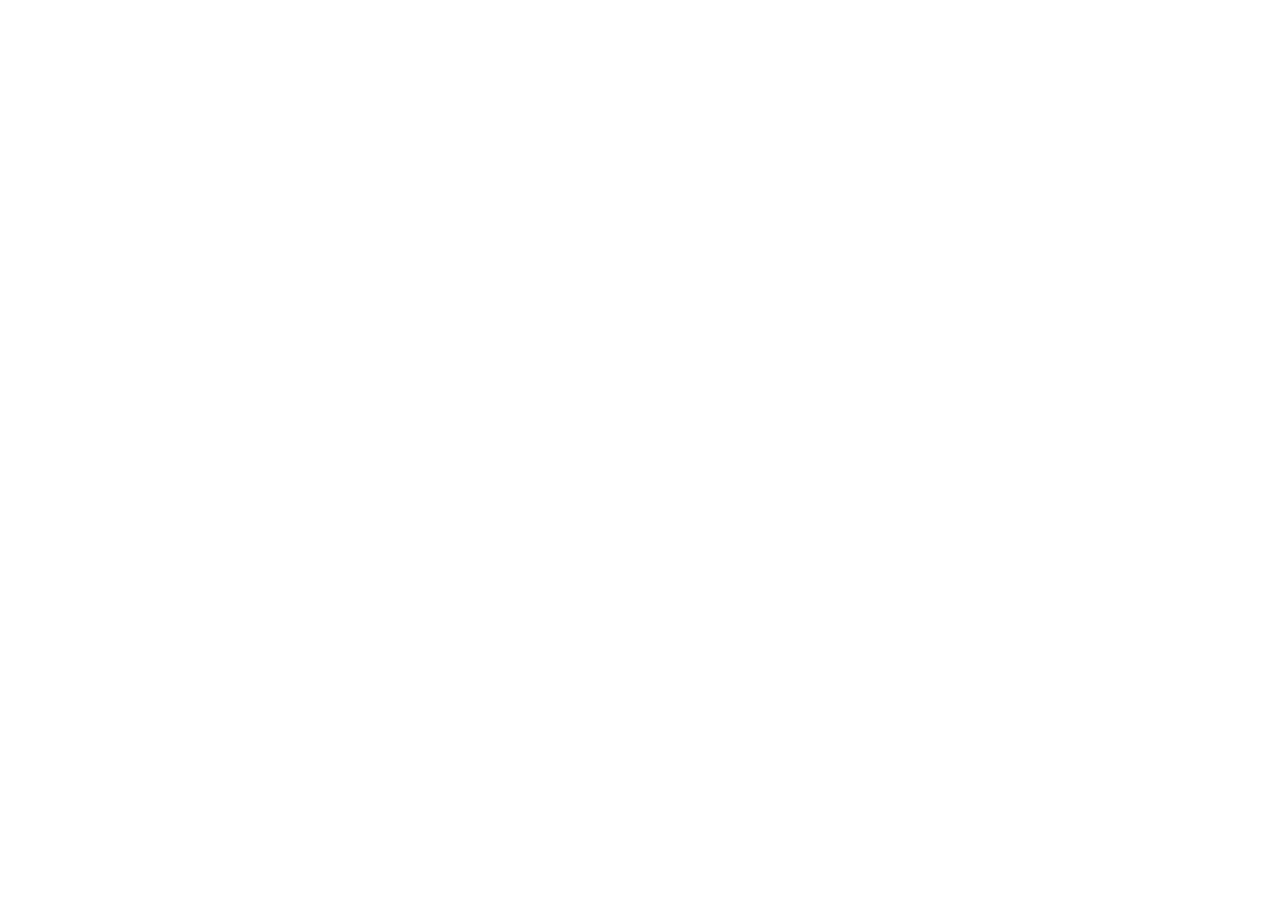
==== index.html @ 5df37e70 "Loading animacija Loader koji se pojavljuje prije nego sto se kontent stranice ucita, dodan je na sv" ====
<!DOCTYPE html>
<html lang="bs">
<head>
    <meta charset="UTF-8">
    <meta name="viewport" content="width=device-width, initial-scale=1.0">
    <title>3D Fabrika</title>

    <link rel="shortcut icon" href="images/logo-small.ico" type="image/x-icon">
    <link rel="stylesheet" href="css/tptpstil.css">
    <script src="js/tptpskripte.js" defer></script>
</head>
<body>
    <div class="loader" id="loader">
        <div class="loader-spinner"></div>
    </div>
</body>
</html>
---- css/tptpstil.css ----
/* DEFINISEMO NEKE GLOBALNE STVARI*/
@font-face {
    font-family: 'Montserrat';
    src: url('../fonts/nts/Montserrat.ttf') format('truetype');
}

@font-face {
    font-family: 'Inter';
    src: url('../fonts/Inter.ttf') format('truetype');
}

:root {
    /* varijable izvucene iz dizajna sajta napravljenog u Figmi*/

    --light-mode-bg: #F9FAFB;
    --light-mode-card: #F9FAFB;
    --light-mode-smallcard: var(--blue-100);
    --light-mode-txt: black;
    --light-mode-footer: #c0a4a4;
    --light-mode-header-glass: rgba(255, 255, 255, 0.7);
    --light-mode-header-border: 1px solid rgba(255, 255, 255, 0.3);
    --light-mode-input: var(--light-mode-bg);

    --dark-mode-bg: #070B16;
    --dark-mode-card: #111827;
    --dark-mode-smallcard: #1E2E55;
    --dark-mode-txt: #e2dcdc;
    --dark-mode-footer: #111827;
    --dark-mode-header-glass: rgba(17, 24, 39, 0.7);
    --dark-mode-header-border: 1px solid rgba(255, 255, 255, 0.05);
    --dark-mode-input: #293243;

    --current-mode-bg: var(--light-mode-bg);
    --current-mode-card: var(--light-mode-card);
    --current-mode-smallcard: var(--light-mode-smallcard);
    --current-mode-txt: var(--light-mode-txt);
    --current-mode-footer: var(--blue-100);
    --current-mode-header-glass: var(--light-mode-header-glass);
    --current-mode-header-border: var(--light-mode-header-border);
    --current-mode-input: var(--light-mode-input);

    --blue-50:  #EFF6FF;
    --blue-100: #DBEAFE;
    --blue-400: #60A5FA;
    --blue-500: #3B82F6;
    --blue-600: #2563EB;
    --blue-700: #1D4ED8;
    --blue-800: #1E40AF;
    --blue-900: #1E3A8A;
    --blue-950: #172554;

    --blue-dark-gradient: linear-gradient(90deg,var(--blue-500) 0%, var(--blue-500) 135%);
    --blue-light-gradient: linear-gradient(180deg, var(--blue-100) 0%, var(--blue-400) 260%);

}

/* u dark modu mijenjamo sve current varijable da budu dark*/
body.dark {
    --current-mode-bg: var(--dark-mode-bg);
    --current-mode-card: var(--dark-mode-card);
    --current-mode-smallcard: var(--dark-mode-smallcard);
    --current-mode-txt: var(--dark-mode-txt);
    --current-mode-footer: var(--dark-mode-footer);
    --current-mode-header-glass: var(--dark-mode-header-glass);
    --current-mode-header-border: var(--dark-mode-header-border);
    --current-mode-input: var(--dark-mode-input);
}

* {
    margin: 0;
    padding: 0;
}

a {
    text-decoration: none;
}

li {
    list-style: none;
}

body {
    font-family: Inter, Montserrat, Helvetica;
    min-height: 100vh;
    display: flex;
    flex-direction: column;
    overflow-x: hidden;
}

/*------------ LOADER (medin) ----------------*/

.loader {
    position: fixed;
    top: 0;
    left: 0;
    width: 100vw;
    height: 100vh;
    background: var(--current-mode-bg);
    display: flex;
    align-items: center;
    justify-content: center;
    z-index: 9999;
    transition: opacity 1s ease;
}

.loader.hidden {
    opacity: 0;
    pointer-events: none;
    user-select: none;
}

@keyframes spin {
    to { transform: rotate(360deg); }
}

.loader-spinner {
    width: 3rem;
    aspect-ratio: 1/1;
    border: 4px solid var(--blue-100);
    border-top: 4px solid var(--blue-500);
    border-radius: 50%;
    animation: spin 0.8s linear infinite;
}
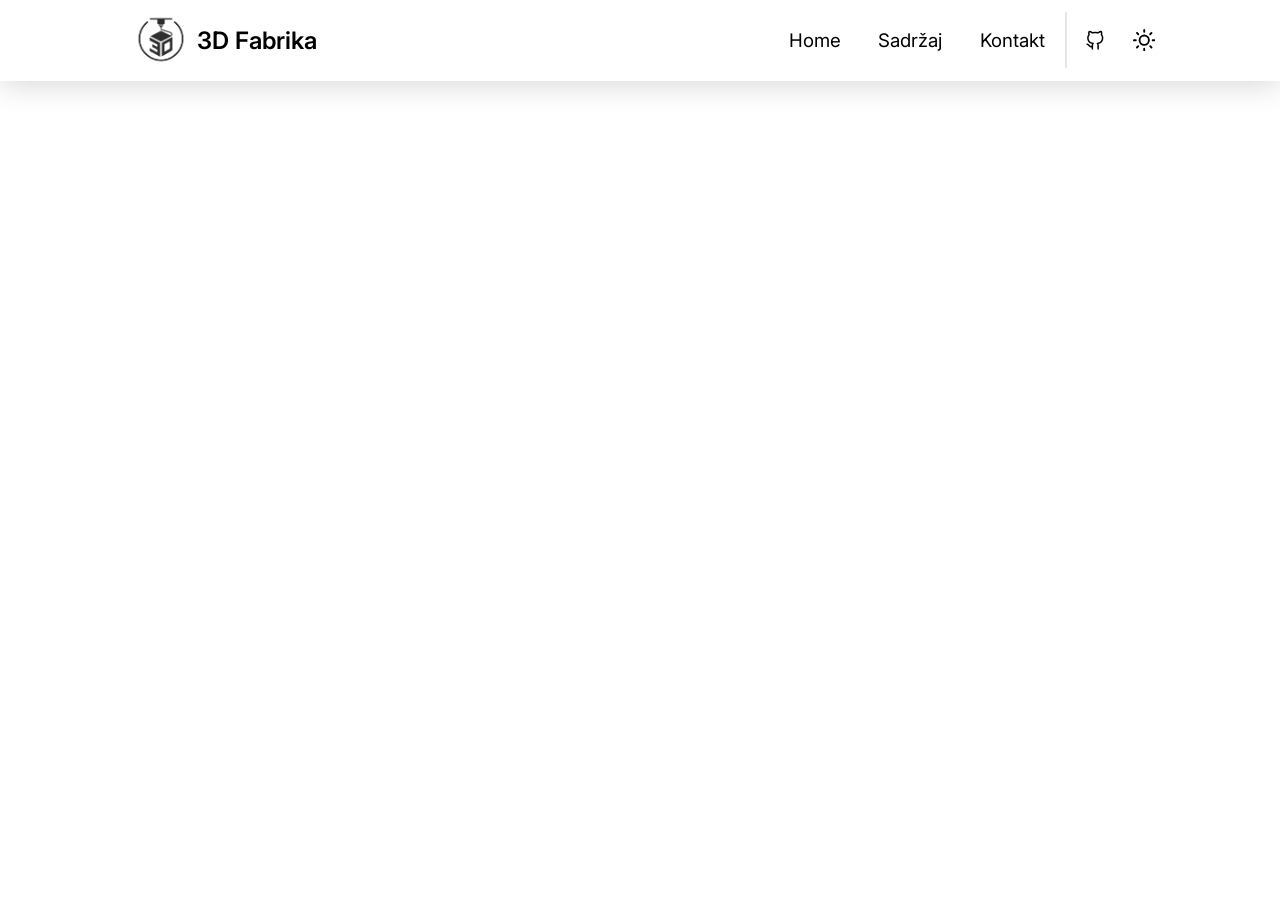
==== commit 479ccf50: "Dodana navigacija Dodana navigacija na sve tri stranice zajedno sa pratecim CSS stilom" ====
--- a/index.html
+++ b/index.html
@@ -13,5 +13,49 @@
     <div class="loader" id="loader">
         <div class="loader-spinner"></div>
     </div>
+
+    <header>
+        <div class="nav-logo">
+            <img src="images/logo-dark.png" class="dark-logo-img" alt="LOGO" class="logo-img">
+            <img src="images/logo-light.png" class="light-logo-img"alt="LOGO" class="logo-img">
+            <div class="logo-txt">3D Fabrika</div>
+        </div>
+        <nav class="nav-main">
+            <ul class="nav-links">
+                <li class="nav-el"><a href="index.html" class="nav-link">Home</a></li>
+                <li class="nav-el"><a href="sadrzaj.html" class="nav-link">Sadržaj</a></li></li>
+                <li class="nav-el"><a href="kontakt.html" class="nav-link">Kontakt</a></li></li>
+            </ul>
+            <div class="nav-btns">
+                <!--SVG PREUZETI SA INTERNETA-->
+                <div class="nav-btn github-btn">
+                    <a href="https://github.com/sekikkDev/Grupa46-TPTP-2026" target="_blank" class="github-link">
+                        <svg viewBox="0 0 192 192" xmlns="http://www.w3.org/2000/svg" fill="none"><path stroke="currentColor" stroke-linecap="round" stroke-linejoin="round" stroke-width="13" d="M120.755 170c.03-4.669.059-20.874.059-27.29 0-9.272-3.167-15.339-6.719-18.41 22.051-2.464 45.201-10.863 45.201-49.067 0-10.855-3.824-19.735-10.175-26.683 1.017-2.516 4.413-12.63-.987-26.32 0 0-8.296-2.672-27.202 10.204-7.912-2.213-16.371-3.308-24.784-3.352-8.414.044-16.872 1.14-24.785 3.352C52.457 19.558 44.162 22.23 44.162 22.23c-5.4 13.69-2.004 23.804-.987 26.32C36.824 55.498 33 64.378 33 75.233c0 38.204 23.149 46.603 45.2 49.067-3.551 3.071-6.719 9.138-6.719 18.41 0 6.416.03 22.621.059 27.29M27 130c9.939.703 15.67 9.735 15.67 9.735 8.834 15.199 23.178 10.803 28.815 8.265"/></svg>
+                    </a>
+                </div>
+                <div class="nav-btn mode-btn">
+                    <label for="dark-mode-toggle" class="dark-mode-label">
+                        <input type="checkbox" id="dark-mode-toggle">
+
+                        <!--SVG DJELIMICNO PREUZET SA INTERNETA (MEDIN ZASLUZAN ZA OVO)-->
+                        <svg viewBox="0 0 24 24" xmlns="http://www.w3.org/2000/svg">
+                            <path class="moon-path" d="M21 12.79A9 9 0 1 1 11.21 3 7 7 0 0 0 21 12.79z"/>
+                            <circle class="sun-circle" cx="12" cy="12" r="5"/>
+                            <g class="sun-rays">
+                                <line x1="12" y1="1" x2="12" y2="3"/>
+                                <line x1="12" y1="21" x2="12" y2="23"/>
+                                <line x1="4.22" y1="4.22" x2="5.64" y2="5.64"/>
+                                <line x1="18.36" y1="18.36" x2="19.78" y2="19.78"/>
+                                <line x1="1" y1="12" x2="3" y2="12"/>
+                                <line x1="21" y1="12" x2="23" y2="12"/>
+                                <line x1="4.22" y1="19.78" x2="5.64" y2="18.36"/>
+                                <line x1="18.36" y1="5.64" x2="19.78" y2="4.22"/>
+                            </g>
+                        </svg>
+                    </label>
+                </div>
+            </div>
+        </nav>
+    </header>
 </body>
 </html>
--- a/css/tptpstil.css
+++ b/css/tptpstil.css
@@ -120,4 +120,237 @@
     border-top: 4px solid var(--blue-500);
     border-radius: 50%;
     animation: spin 0.8s linear infinite;
+}
+
+/*-----------NAV (mario) ------------*/
+
+header {
+    width: 100vw;
+    height: 9vh;
+
+    font-size: 1.3rem;
+
+    display: flex;
+    justify-content: space-between; /* logo je lijevo, linkovi su desno */
+
+    /* u ovom dijelu koda pravimo tkzv. glassmorphism efekat navigacije */
+    /* ovaj efekat se primjeti ukoliko skrolamo stranicu pa se navigacija nalazi preko nekog sarenog elementa */
+    background: var(--current-mode-header-glass); 
+    backdrop-filter: blur(15px);
+    -webkit-backdrop-filter: blur(15px);
+    border-bottom: var(--current-mode-header-border);
+
+
+    box-sizing: border-box; /* padding se racuna u ukupnu velicinu elementa */
+    padding: 0 6em; /* odvajamo elemente navigacije od stranica "monitora" */
+
+    box-shadow: 0px 5px 30px rgba(0,0,0,0.15);
+    
+    position: fixed; /* navigacija je uvijek "zalijepljena" na vrh, cak i kada skrolamo dole */
+    z-index: 100; /* osiguravamo da se navigacija uvijek vidi - da nema elemenata preko nje kada skrolamo dole */
+}
+
+
+
+/*----------- NAV LOGO (mario) -----------*/
+
+.nav-logo {
+    height: 100%;
+    font-size: 1.5rem; /* 1rem = 16px*/
+
+    display: flex;
+    align-items: center;
+    justify-content: start;
+
+    user-select: none; /*sklanjamo opciju selektovanja teksta jer ruzno izgleda */
+}
+
+.nav-logo img {
+    width: 3em; /* slika prati velicinu fonta logoa*/
+}
+
+.nav-logo .logo-txt {
+    font-weight: 600;
+    color: var(--current-mode-txt);
+}
+
+/* kada je light mode svijetli logo se ne vidi */
+.light-logo-img {
+    display: none;
+}
+
+/* kada je dark mode tamni logo se ne vidi */
+body.dark .dark-logo-img {
+    display: none
+}
+
+/* kada je dark mode svijetli logo se vidi */
+body.dark .light-logo-img {
+    display: block;
+}
+
+/* tamni logo se sam vidi zbog same definicije html koda */
+
+
+/*------- NAV LINKS (mario) -------------*/
+
+.nav-main {
+    display: flex;
+    align-items: center;
+    justify-content: end; 
+    
+    font-size: 0.9em;
+
+    width: 35%; /* element sa linkovima zauzima 35% ukupne navigacije */
+    height: 100%;
+
+    gap: 1.1em;
+}
+
+.nav-links {
+    display: flex;
+    align-items: center;
+    justify-content: center;
+}
+
+.nav-el {
+    padding: 0 1em;
+}
+
+.nav-link {
+    color: var(--current-mode-txt);
+    user-select: none; /* sklanjamo opciju selektovanja teksta zbog ruznog izgleda*/
+
+    transition: color 0.1s ease-out, transform 0.2s ease-out;
+
+}
+
+.nav-btns {
+    height: 100%;
+
+    display: flex; 
+    align-items: center;
+    justify-content: center;
+
+    gap: 1.4em; /* razmak izmedju elemenata koji se skalira proporcionalno fontu*/
+
+    position: relative; /* pozicija relativna jer koristimo ::before element*/
+}
+
+/* pomocu ::before elementa pravimo liniju za odvajanje tekstualnih linkova i ikonica*/
+.nav-btns::before {
+    content:'';
+    position: absolute;
+    width: 1px;
+    height: 70%;
+
+    /* linija postavljena na mjesto odredjeno dizajnom stranice */
+    top: 50%;
+    left: -25%;
+    transform: translate(-50%, -50%);
+
+    background: var(--current-mode-txt);
+    opacity: 0.2;
+}
+
+.nav-btns .nav-btn {
+    width: 100%;
+    height: 100%;
+
+    display: flex;  
+    align-items: center;
+    justify-content: center;
+}
+
+.github-link svg {
+    color: var(--current-mode-txt);
+
+}
+
+/* posto imamo :hover, tranizija je potrebna za ljepsi izgled*/
+.github-link svg path {
+    transition: all 0.2s ease-out;
+}
+
+
+/*------- DARK MODE BUTTON (mario) --------*/
+
+.nav-btns .nav-btn svg {
+    display: block;
+
+    width: 1.2em;
+    aspect-ratio: 1/1;
+
+    /* mijenjamo izgled svg-a */
+    fill: none;
+    stroke: var(--current-mode-txt);
+    stroke-width: 2;
+    stroke-linecap: round;
+
+    transition: transform 0.5s ease-out, stroke 0.1s ease-out;
+}
+
+/* checkbox koji se ne vidi, ali posto imamo label on se moze checkirati*/
+#dark-mode-toggle {
+    position: absolute;
+    opacity: 0;
+    width: 0;
+    height: 0;
+}
+
+.dark-mode-label {
+    display: inline;
+    cursor: pointer;
+}
+
+/* animacija dark mode ikonice*/
+/* kada se checkbox klikne desava se animacija rotiranja svg*/
+/* osim sto se on rotira on se u momentu rotiranja mijenja iz mjeseca u sunce ili obrnuto*/
+
+#dark-mode-toggle:checked + svg {
+    transform: rotate(-360deg);
+}
+
+.sun-circle,
+.sun-rays line {
+    transition: opacity 0.2s ease-out;
+}
+
+/* posto je default mode stranice light mode, ikonica mjeseca ne treba biti vidljiva*/
+.nav-btns .mode-btn .moon-path {
+    opacity: 0;
+}
+/* checkiran checkbox definiran je kao odabir dark moda, pa kada je on checkiran prikazuje se mjesec*/
+#dark-mode-toggle:checked + svg .moon-path {
+    opacity: 1;
+}
+/* prateci prosli komentar, kada je dark mode izabran sunce se ne vidi*/
+#dark-mode-toggle:checked + svg .sun-circle,
+#dark-mode-toggle:checked + svg .sun-rays{
+    opacity: 0;
+}
+/* kada se checkbox un-checkira, css automatski ponavlja cijeli proces ali samo suprotno - sunce se vraća, mjesec nestaje */
+
+
+/*------------ NAV HOVER/FOCUS (mario) -----------------*/
+
+/* prelazom misa preko bilo kojeg elementa na desnoj strani navigacije mijenjamo boju elementa*/
+
+.nav-link:hover,
+.nav-link:focus {   
+    display: inline-block;
+    color: var(--blue-600);
+}
+
+.github-link:hover svg path,
+.github-link:focus svg path{
+    stroke: var(--blue-600);
+}
+
+.dark-mode-label:hover svg {
+    stroke: var(--blue-600);
+}
+
+#dark-mode-toggle:focus + svg {
+    stroke: var(--blue-600);
 }
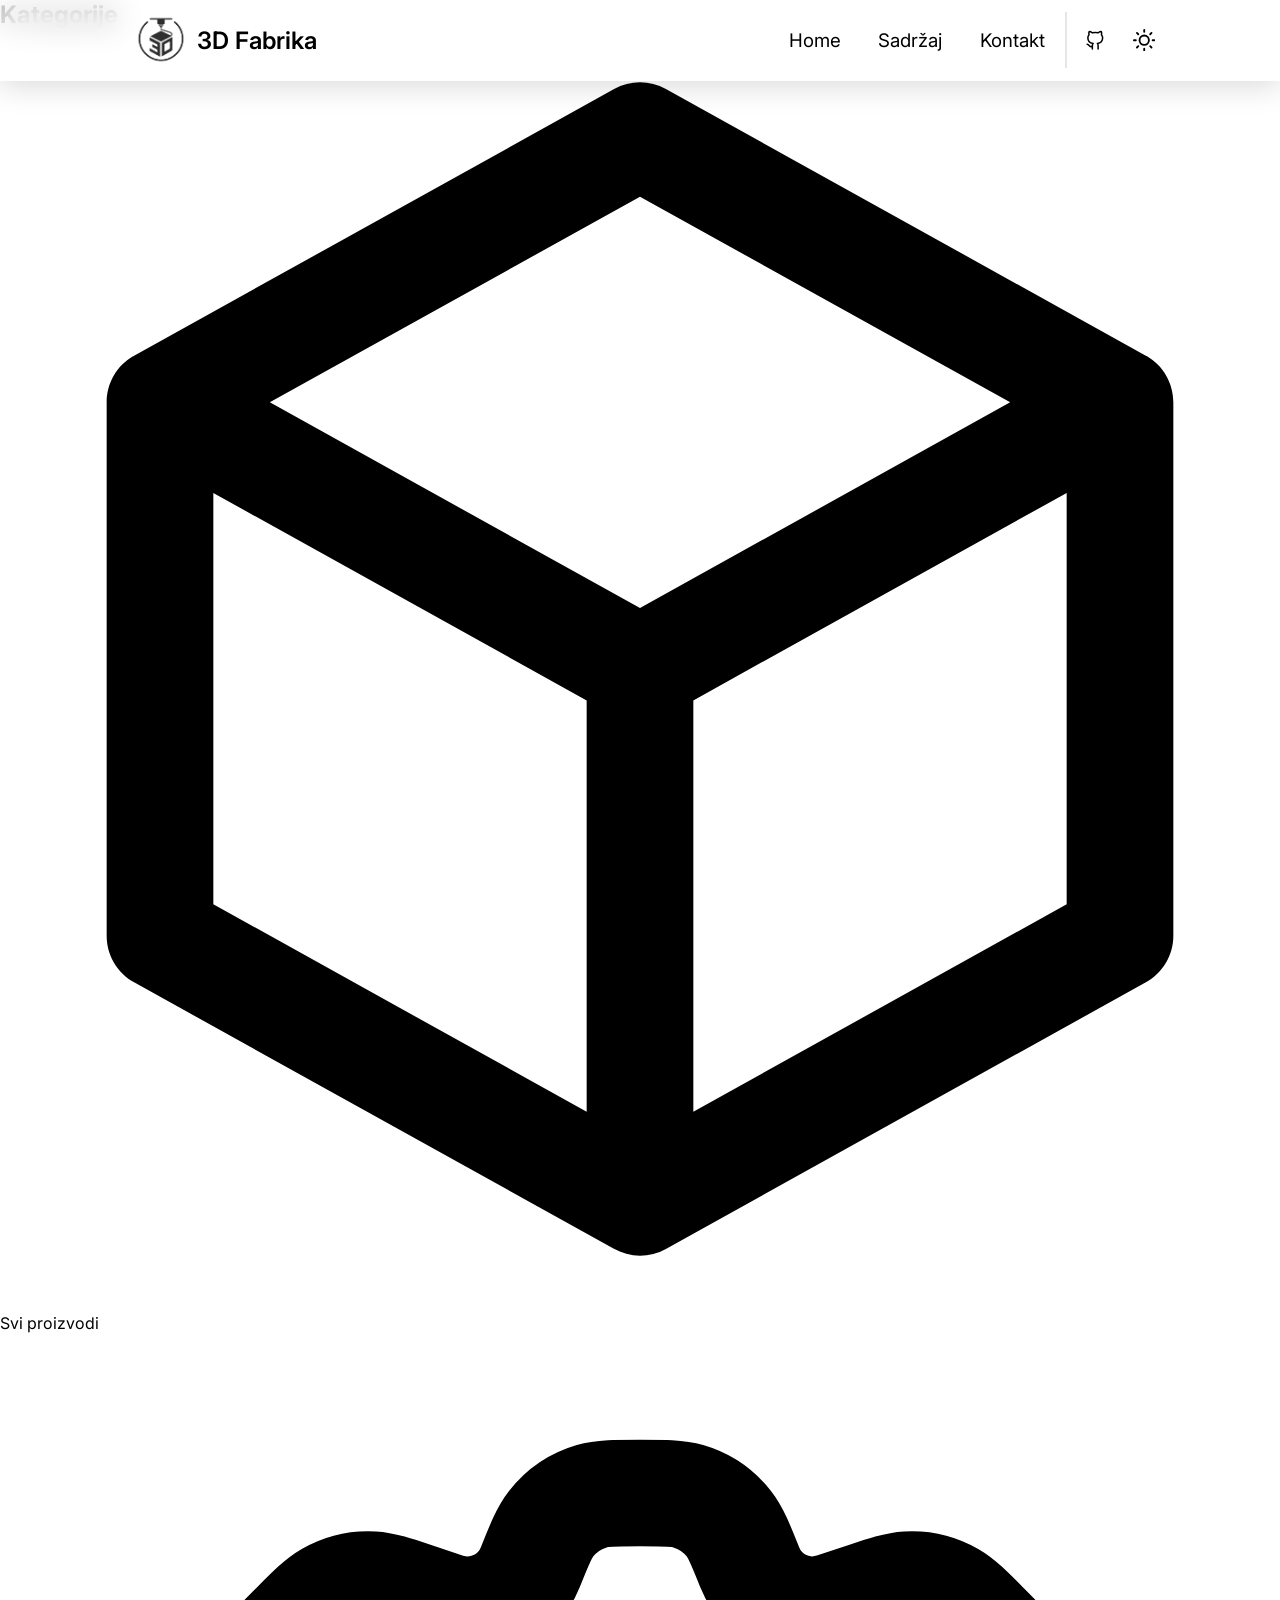
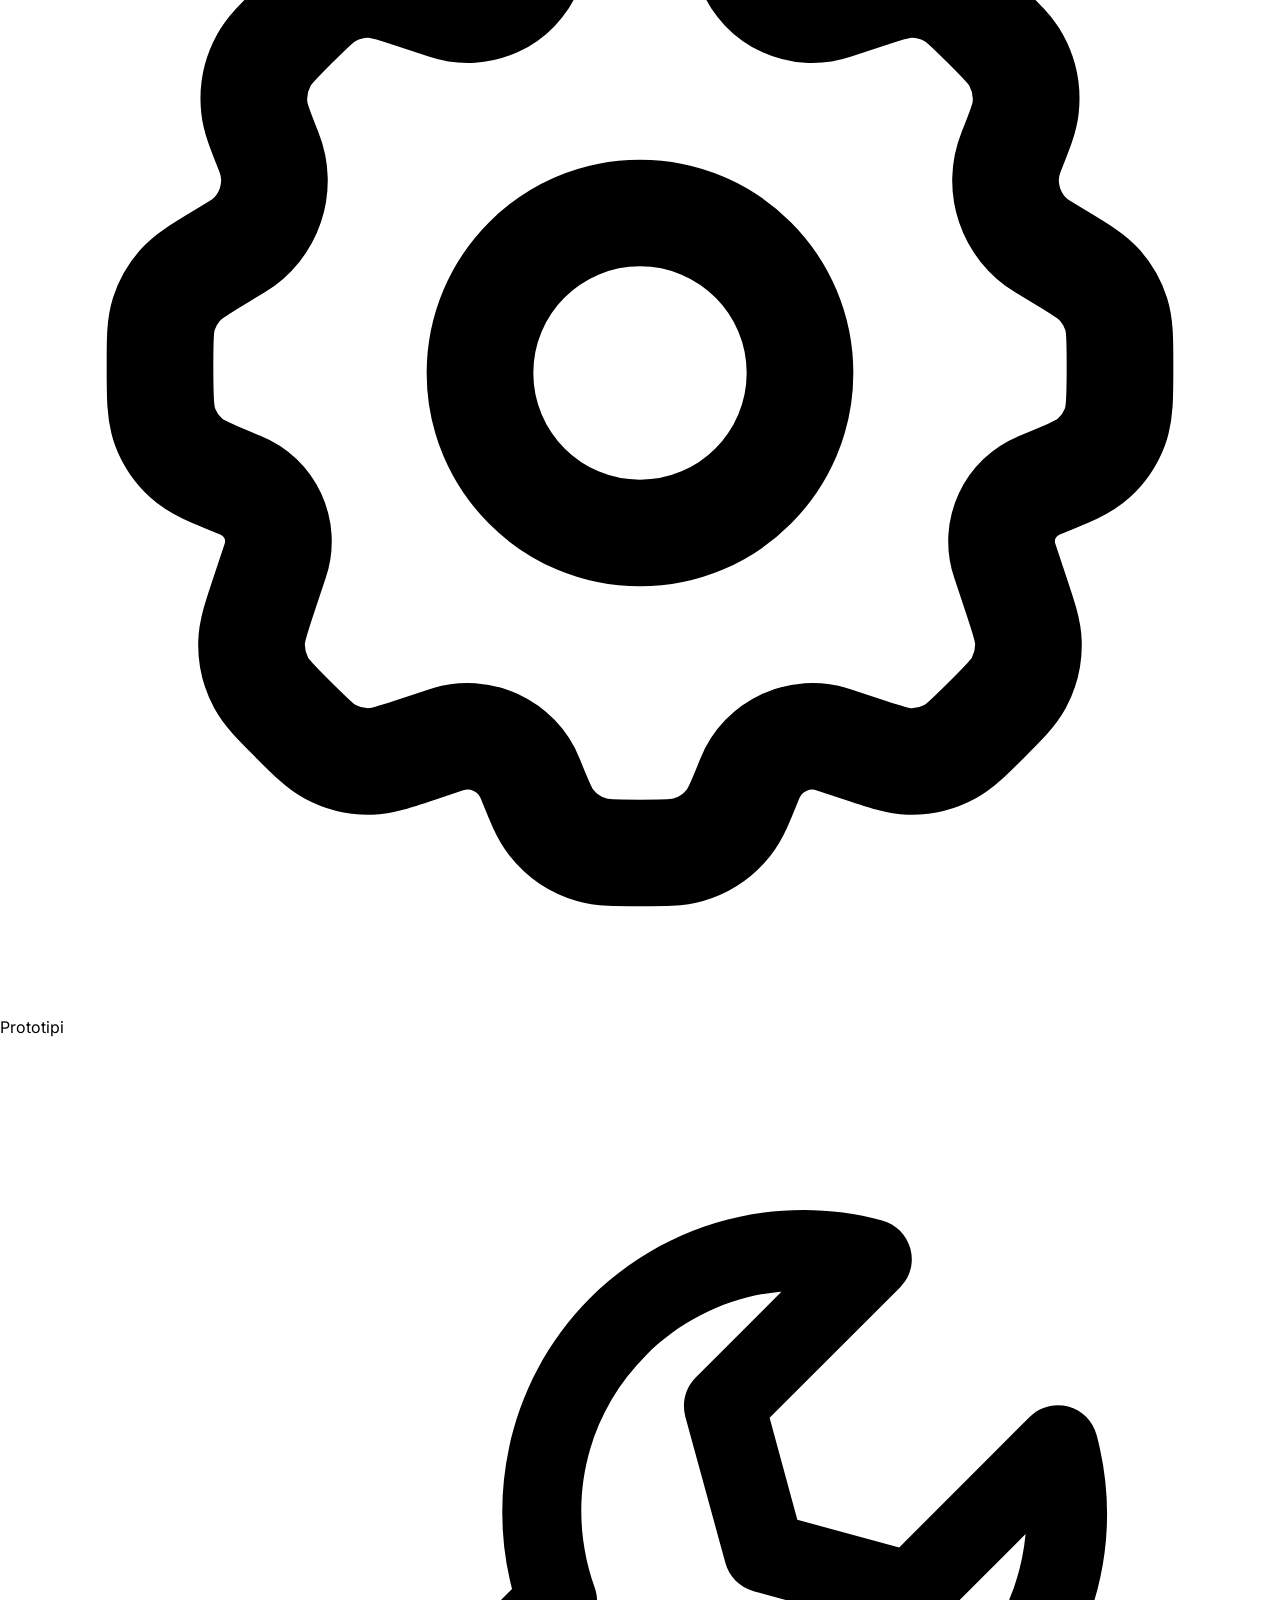
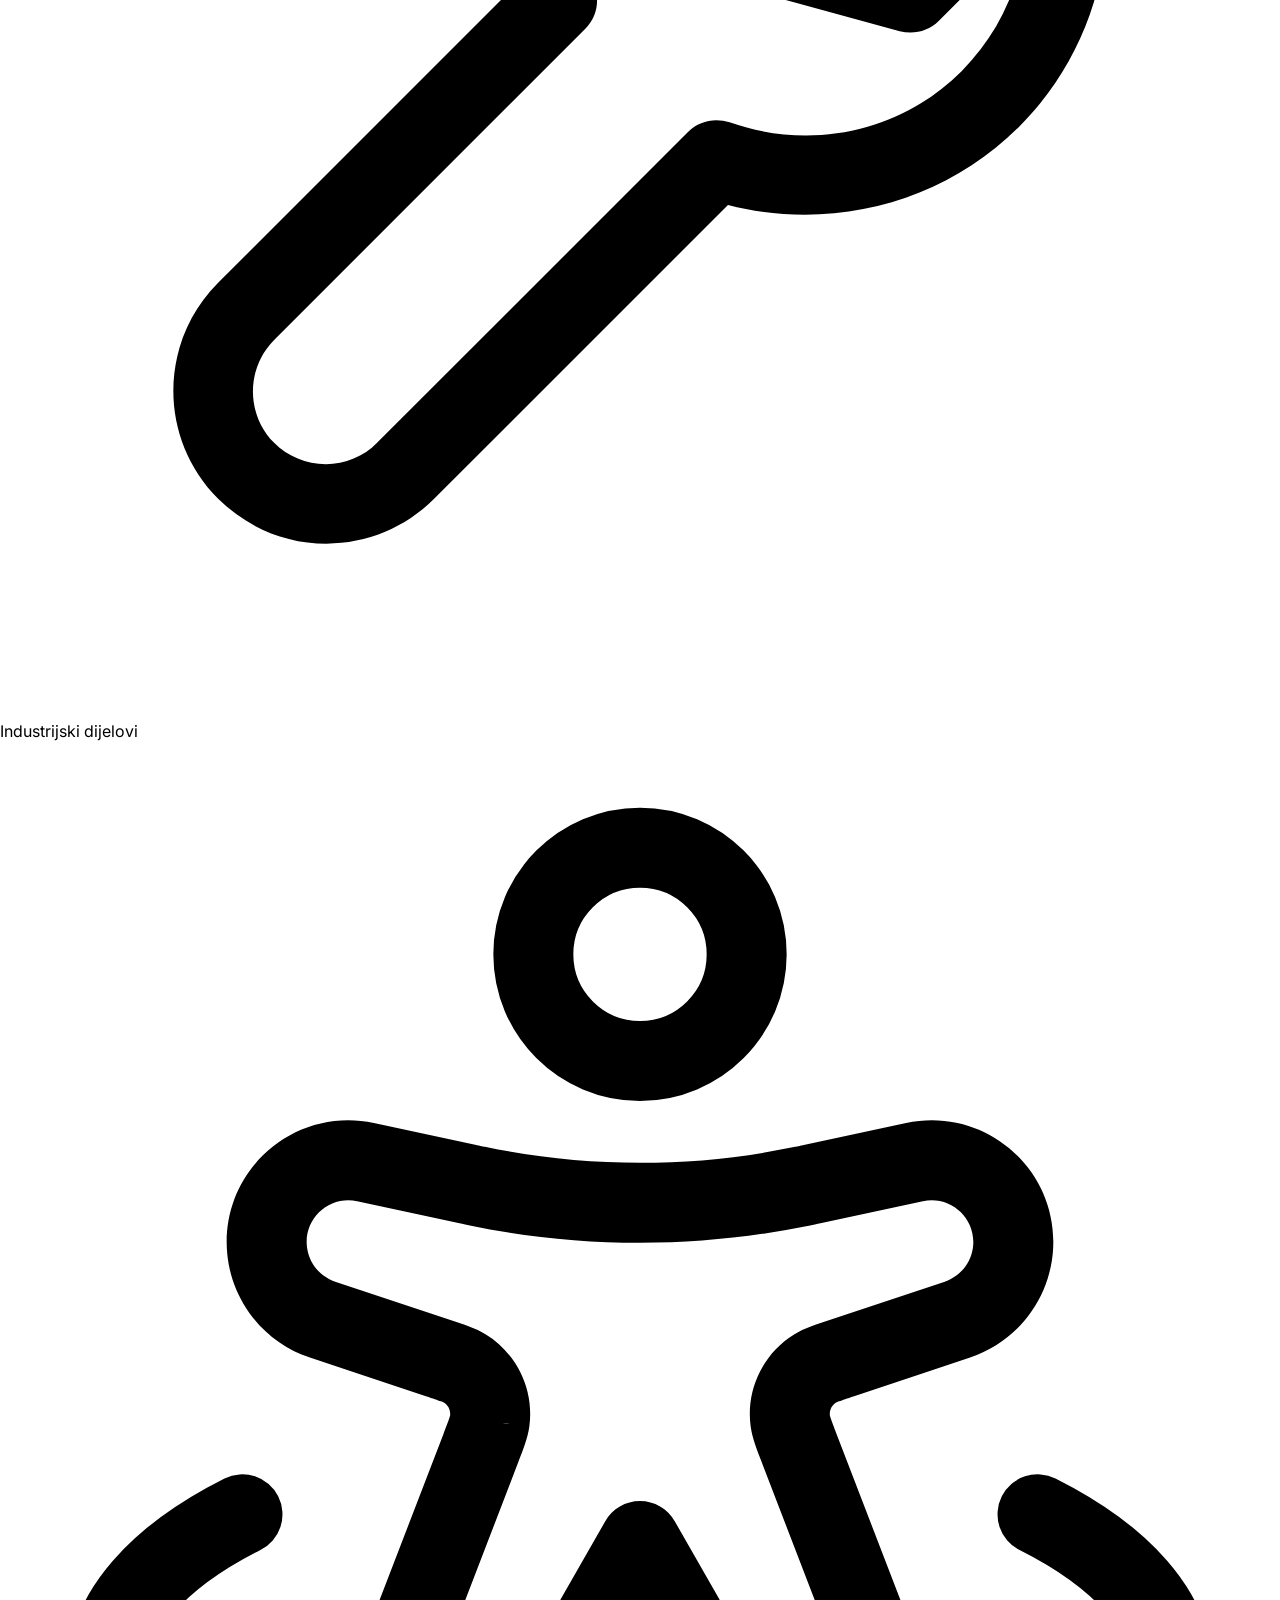
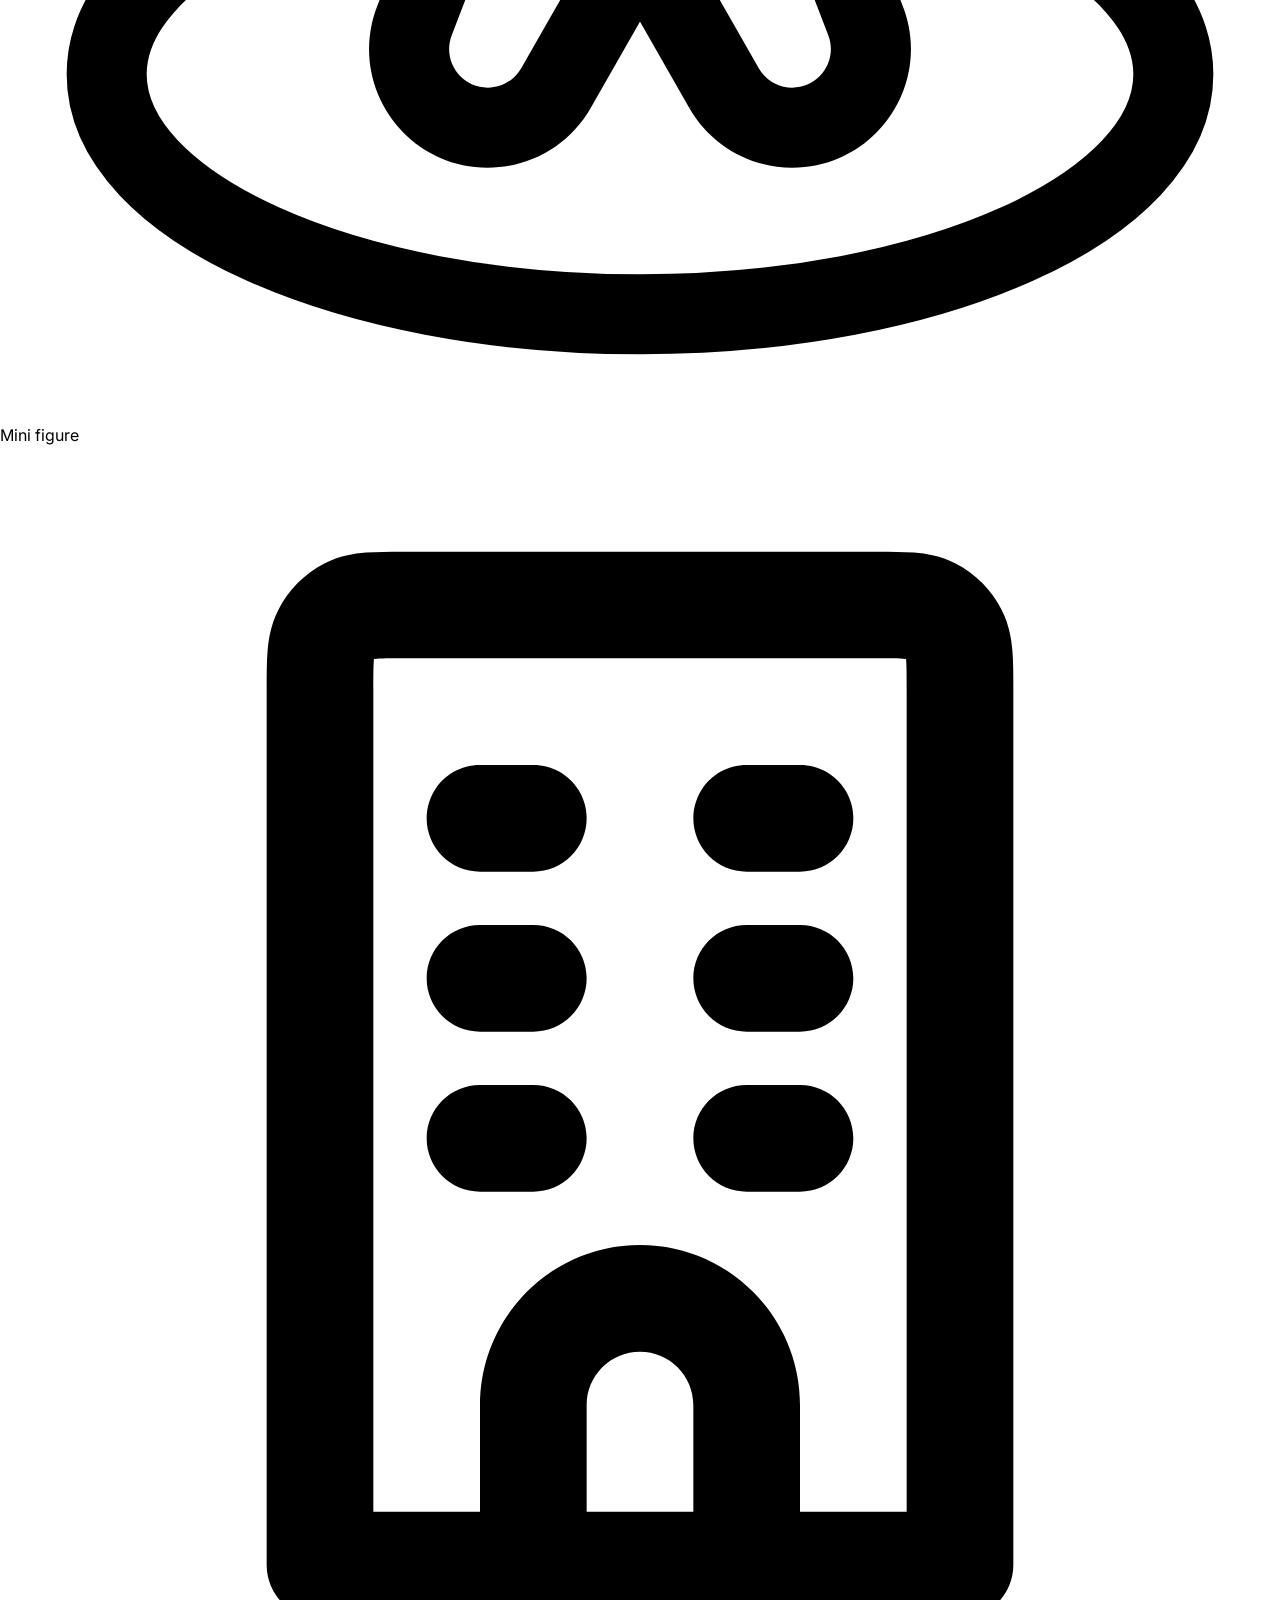
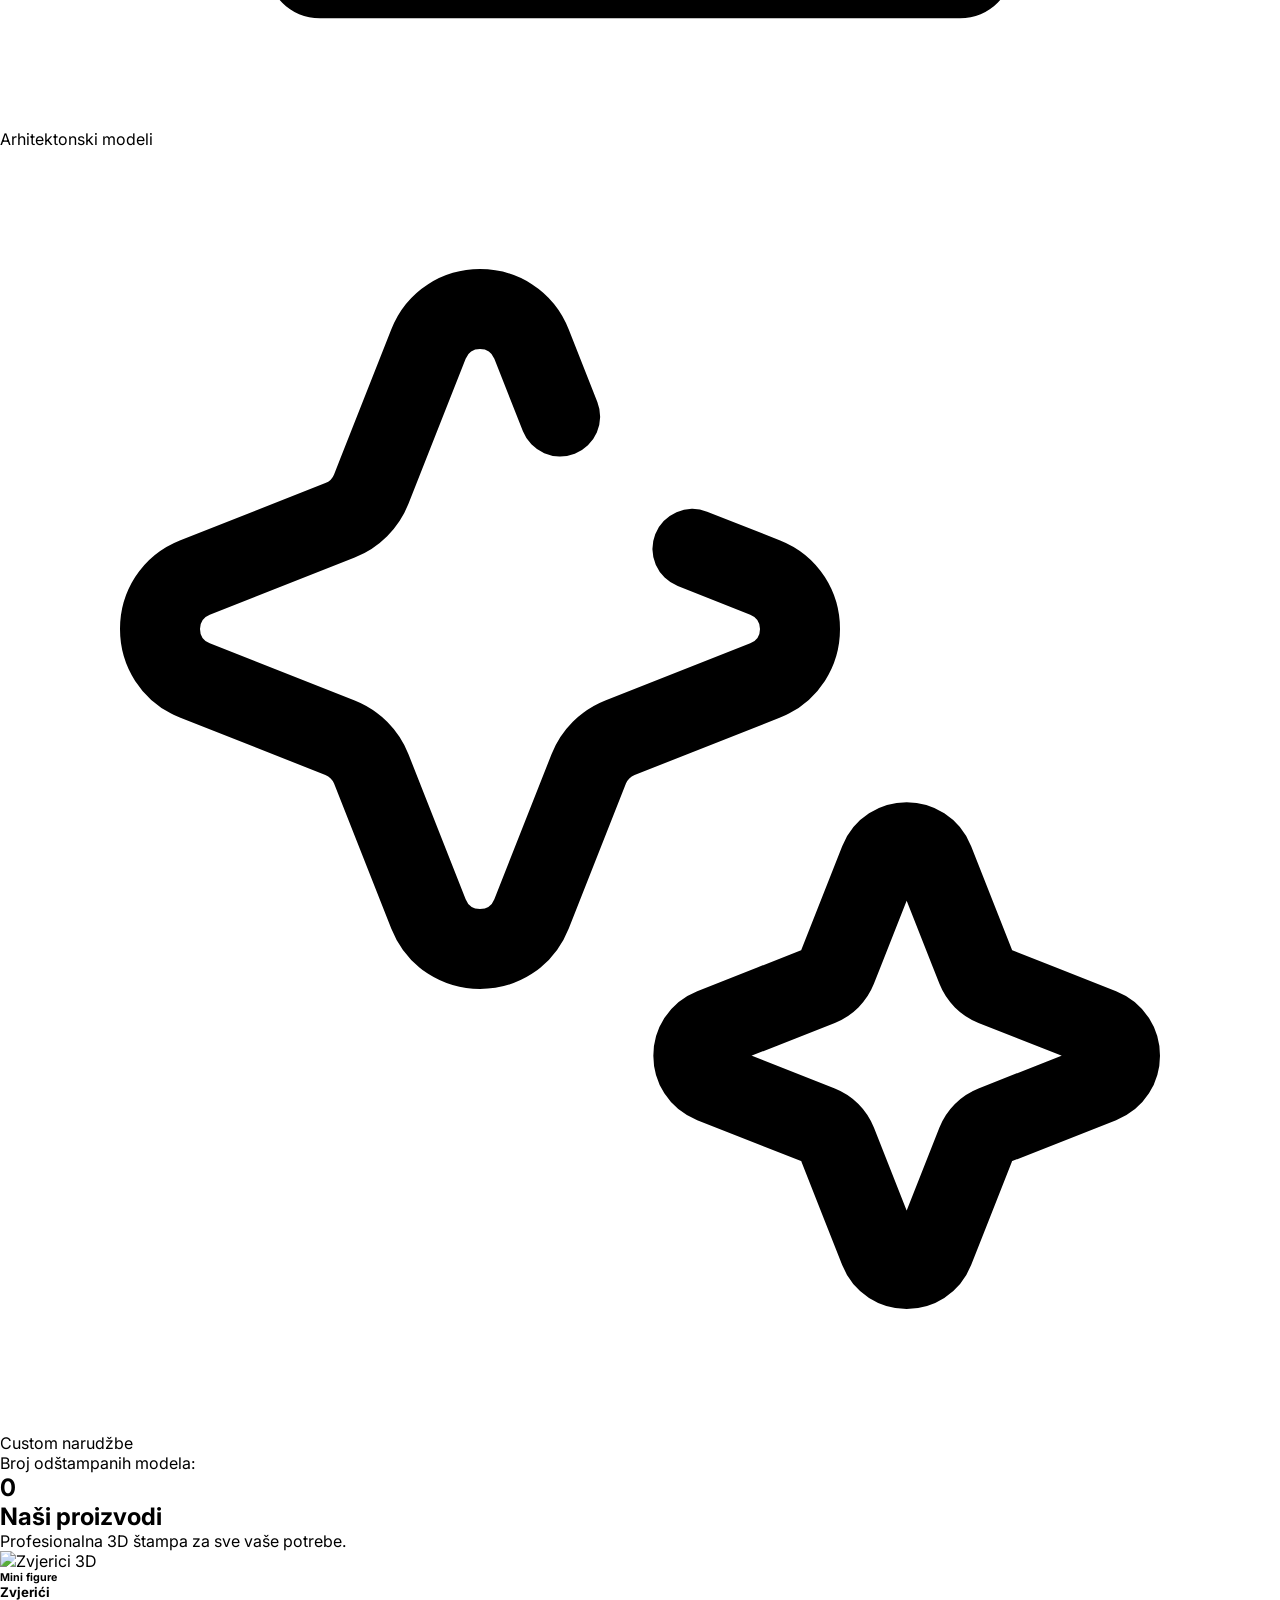
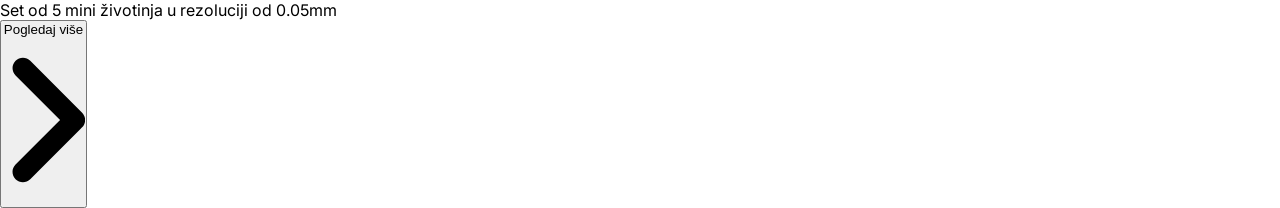
==== commit 5491915c: "Dodan filter element Dodan filter bar sa lijeve strane zajedno sa dizajnom za kartice koje ce taj fi" ====
--- a/index.html
+++ b/index.html
@@ -57,5 +57,87 @@
             </div>
         </nav>
     </header>
+    <section id="content">
+        <nav class="side-filter">
+            <h2 class="filter-name">Kategorije</h2>
+            <ul id="filter">
+                <li class="filter-item active" data-filter="all" tabindex="0">
+                    <div class="filter-icon">
+                        <svg viewBox="0 0 24 24" fill="none" xmlns="http://www.w3.org/2000/svg">
+                            <path fill-rule="evenodd" clip-rule="evenodd" d="M11.5144 1.12584C11.8164 0.958052 12.1836 0.958052 12.4856 1.12584L21.4845 6.12522C21.4921 6.12942 21.4996 6.13372 21.5071 6.13813C21.8125 6.31781 22 6.64568 22 7V17C22 17.3632 21.8031 17.6978 21.4856 17.8742L12.4856 22.8742C12.1791 23.0445 11.8059 23.0416 11.5022 22.8673L2.51436 17.874C2.19689 17.6977 2 17.3631 2 16.9999V7C2 6.64568 2.18749 6.3177 2.49287 6.13802L2.5073 6.13784L2.51436 6.12584L11.5144 1.12584ZM12.0001 10.856L5.05923 6.99995L12 3.14396L18.9409 7L12.0001 10.856ZM4 8.69951V16.4115L11 20.3004V12.5884L4 8.69951ZM13 12.5884V20.3005L20 16.4116V8.69951L13 12.5884Z" fill="currentColor"/>
+                        </svg>
+                    </div>
+                    <p class="filter-txt">Svi proizvodi</p>
+                </li>
+                <li class="filter-item" data-filter="prototype" tabindex="0">
+                    <div class="filter-icon">
+                        <svg viewBox="0 0 24 24" fill="none" xmlns="http://www.w3.org/2000/svg">
+                            <path d="M15 12C15 13.6569 13.6569 15 12 15C10.3431 15 9 13.6569 9 12C9 10.3431 10.3431 9 12 9C13.6569 9 15 10.3431 15 12Z" stroke="currentColor" stroke-width="2" stroke-linecap="round" stroke-linejoin="round"/>
+                            <path d="M12.9046 3.06005C12.6988 3 12.4659 3 12 3C11.5341 3 11.3012 3 11.0954 3.06005C10.7942 3.14794 10.5281 3.32808 10.3346 3.57511C10.2024 3.74388 10.1159 3.96016 9.94291 4.39272C9.69419 5.01452 9.00393 5.33471 8.36857 5.123L7.79779 4.93281C7.3929 4.79785 7.19045 4.73036 6.99196 4.7188C6.70039 4.70181 6.4102 4.77032 6.15701 4.9159C5.98465 5.01501 5.83376 5.16591 5.53197 5.4677C5.21122 5.78845 5.05084 5.94882 4.94896 6.13189C4.79927 6.40084 4.73595 6.70934 4.76759 7.01551C4.78912 7.2239 4.87335 7.43449 5.04182 7.85566C5.30565 8.51523 5.05184 9.26878 4.44272 9.63433L4.16521 9.80087C3.74031 10.0558 3.52786 10.1833 3.37354 10.3588C3.23698 10.5141 3.13401 10.696 3.07109 10.893C3 11.1156 3 11.3658 3 11.8663C3 12.4589 3 12.7551 3.09462 13.0088C3.17823 13.2329 3.31422 13.4337 3.49124 13.5946C3.69158 13.7766 3.96395 13.8856 4.50866 14.1035C5.06534 14.3261 5.35196 14.9441 5.16236 15.5129L4.94721 16.1584C4.79819 16.6054 4.72367 16.829 4.7169 17.0486C4.70875 17.3127 4.77049 17.5742 4.89587 17.8067C5.00015 18.0002 5.16678 18.1668 5.5 18.5C5.83323 18.8332 5.99985 18.9998 6.19325 19.1041C6.4258 19.2295 6.68733 19.2913 6.9514 19.2831C7.17102 19.2763 7.39456 19.2018 7.84164 19.0528L8.36862 18.8771C9.00393 18.6654 9.6942 18.9855 9.94291 19.6073C10.1159 20.0398 10.2024 20.2561 10.3346 20.4249C10.5281 20.6719 10.7942 20.8521 11.0954 20.94C11.3012 21 11.5341 21 12 21C12.4659 21 12.6988 21 12.9046 20.94C13.2058 20.8521 13.4719 20.6719 13.6654 20.4249C13.7976 20.2561 13.8841 20.0398 14.0571 19.6073C14.3058 18.9855 14.9961 18.6654 15.6313 18.8773L16.1579 19.0529C16.605 19.2019 16.8286 19.2764 17.0482 19.2832C17.3123 19.2913 17.5738 19.2296 17.8063 19.1042C17.9997 18.9999 18.1664 18.8333 18.4996 18.5001C18.8328 18.1669 18.9994 18.0002 19.1037 17.8068C19.2291 17.5743 19.2908 17.3127 19.2827 17.0487C19.2759 16.8291 19.2014 16.6055 19.0524 16.1584L18.8374 15.5134C18.6477 14.9444 18.9344 14.3262 19.4913 14.1035C20.036 13.8856 20.3084 13.7766 20.5088 13.5946C20.6858 13.4337 20.8218 13.2329 20.9054 13.0088C21 12.7551 21 12.4589 21 11.8663C21 11.3658 21 11.1156 20.9289 10.893C20.866 10.696 20.763 10.5141 20.6265 10.3588C20.4721 10.1833 20.2597 10.0558 19.8348 9.80087L19.5569 9.63416C18.9478 9.26867 18.6939 8.51514 18.9578 7.85558C19.1262 7.43443 19.2105 7.22383 19.232 7.01543C19.2636 6.70926 19.2003 6.40077 19.0506 6.13181C18.9487 5.94875 18.7884 5.78837 18.4676 5.46762C18.1658 5.16584 18.0149 5.01494 17.8426 4.91583C17.5894 4.77024 17.2992 4.70174 17.0076 4.71872C16.8091 4.73029 16.6067 4.79777 16.2018 4.93273L15.6314 5.12287C14.9961 5.33464 14.3058 5.0145 14.0571 4.39272C13.8841 3.96016 13.7976 3.74388 13.6654 3.57511C13.4719 3.32808 13.2058 3.14794 12.9046 3.06005Z" stroke="currentColor" stroke-width="2" stroke-linecap="round" stroke-linejoin="round"/>
+                        </svg>
+                    </div>
+                    <p class="filter-txt">Prototipi</p>
+                </li>
+                <li class="filter-item" data-filter="industry" tabindex="0">
+                    <div class="filter-icon">
+                        <svg viewBox="0 0 24 24" fill="none" xmlns="http://www.w3.org/2000/svg">
+                            <path d="M6.12 20.75C5.36 20.75 4.64 20.45 4.09 19.91C2.97 18.79 2.97 16.98 4.09 15.86L9.6 10.35C9.1 8.40997 9.64 6.31997 11.06 4.89997C12.49 3.46997 14.59 2.90997 16.54 3.43997C16.8 3.50997 17 3.70997 17.07 3.96997C17.14 4.22997 17.07 4.49997 16.88 4.68997L14.43 7.13997L14.95 9.04997L16.86 9.56997L19.31 7.11997C19.5 6.92997 19.78 6.85997 20.03 6.92997C20.29 6.99997 20.49 7.19997 20.56 7.45997C21.09 9.40997 20.54 11.51 19.1 12.94C17.68 14.36 15.59 14.9 13.65 14.4L8.14 19.91C7.6 20.45 6.88 20.75 6.12 20.75ZM14.68 4.76997C13.72 4.84997 12.81 5.26997 12.11 5.96997C10.97 7.10997 10.6 8.77997 11.15 10.32C11.25 10.59 11.18 10.9 10.97 11.1L5.14 16.93C4.61 17.46 4.61 18.33 5.14 18.86C5.4 19.12 5.74 19.26 6.11 19.26C6.47 19.26 6.82 19.12 7.07 18.86L12.9 13.03C13.11 12.82 13.41 12.76 13.68 12.85C15.22 13.39 16.89 13.03 18.03 11.89C18.73 11.19 19.14 10.28 19.23 9.31997L17.6 10.95C17.41 11.14 17.13 11.21 16.87 11.14L14.13 10.39C13.87 10.32 13.67 10.12 13.6 9.85997L12.85 7.11997C12.78 6.85997 12.85 6.57997 13.04 6.38997L14.67 4.75997L14.68 4.76997Z" fill="currentColor"/>
+                        </svg>
+                    </div>
+                    <p class="filter-txt">Industrijski dijelovi</p>
+                </li>
+                <li class="filter-item" data-filter="minifig" tabindex="0">
+                    <div class="filter-icon">
+                        <svg viewBox="0 0 24 24" fill="none" xmlns="http://www.w3.org/2000/svg">
+                            <path d="M14 4C14 5.10457 13.1046 6 12 6C10.8954 6 10 5.10457 10 4C10 2.89543 10.8954 2 12 2C13.1046 2 14 2.89543 14 4Z" stroke="currentColor" stroke-width="1.5"/>
+                            <path d="M6.04779 10.849L6.28497 10.1375H6.28497L6.04779 10.849ZM8.22309 11.5741L7.98592 12.2856H7.98592L8.22309 11.5741ZM9.01682 13.256L8.31681 12.9868H8.31681L9.01682 13.256ZM7.77003 16.4977L8.47004 16.7669H8.47004L7.77003 16.4977ZM17.9522 10.849L17.715 10.1375H17.715L17.9522 10.849ZM15.7769 11.5741L16.0141 12.2856H16.0141L15.7769 11.5741ZM14.9832 13.256L15.6832 12.9868L14.9832 13.256ZM16.23 16.4977L15.53 16.7669L16.23 16.4977ZM10.4242 17.7574L11.0754 18.1295L10.4242 17.7574ZM12 14.9997L12.6512 14.6276C12.5177 14.394 12.2691 14.2497 12 14.2497C11.7309 14.2497 11.4823 14.394 11.3488 14.6276L12 14.9997ZM17.1465 7.8969L16.9894 7.16355L17.1465 7.8969ZM15.249 8.30353L15.4061 9.03688V9.03688L15.249 8.30353ZM8.75102 8.30353L8.90817 7.57018V7.57018L8.75102 8.30353ZM6.85345 7.89691L6.69631 8.63026L6.85345 7.89691ZM13.5758 17.7574L12.9246 18.1295V18.1295L13.5758 17.7574ZM15.0384 8.34826L14.8865 7.61381L14.8865 7.61381L15.0384 8.34826ZM8.96161 8.34826L8.80969 9.08272L8.80969 9.08272L8.96161 8.34826ZM15.2837 11.7666L15.6777 12.4048L15.2837 11.7666ZM14.8182 12.753L15.5613 12.6514V12.6514L14.8182 12.753ZM8.71625 11.7666L8.3223 12.4048H8.3223L8.71625 11.7666ZM9.18177 12.753L9.92485 12.8546V12.8546L9.18177 12.753ZM5.81062 11.5605L7.98592 12.2856L8.46026 10.8626L6.28497 10.1375L5.81062 11.5605ZM8.31681 12.9868L7.07002 16.2284L8.47004 16.7669L9.71683 13.5252L8.31681 12.9868ZM17.715 10.1375L15.5397 10.8626L16.0141 12.2856L18.1894 11.5605L17.715 10.1375ZM14.2832 13.5252L15.53 16.7669L16.93 16.2284L15.6832 12.9868L14.2832 13.5252ZM11.0754 18.1295L12.6512 15.3718L11.3488 14.6276L9.77299 17.3853L11.0754 18.1295ZM16.9894 7.16355L15.0918 7.57017L15.4061 9.03688L17.3037 8.63026L16.9894 7.16355ZM8.90817 7.57018L7.0106 7.16355L6.69631 8.63026L8.59387 9.03688L8.90817 7.57018ZM11.3488 15.3718L12.9246 18.1295L14.227 17.3853L12.6512 14.6276L11.3488 15.3718ZM15.0918 7.57017C14.9853 7.593 14.9356 7.60366 14.8865 7.61381L15.1903 9.08272C15.2458 9.07123 15.3016 9.05928 15.4061 9.03688L15.0918 7.57017ZM8.59387 9.03688C8.6984 9.05928 8.75416 9.07123 8.80969 9.08272L9.11353 7.61381C9.06443 7.60366 9.01468 7.593 8.90817 7.57018L8.59387 9.03688ZM14.8865 7.61381C12.9823 8.00768 11.0177 8.00768 9.11353 7.61381L8.80969 9.08272C10.9143 9.51805 13.0857 9.51805 15.1903 9.08272L14.8865 7.61381ZM9.14506 19.2497C9.94287 19.2497 10.6795 18.8222 11.0754 18.1295L9.77299 17.3853C9.64422 17.6107 9.40459 17.7497 9.14506 17.7497V19.2497ZM15.53 16.7669C15.7122 17.2406 15.3625 17.7497 14.8549 17.7497V19.2497C16.4152 19.2497 17.4901 17.6846 16.93 16.2284L15.53 16.7669ZM15.5397 10.8626C15.3178 10.9366 15.0816 11.01 14.8898 11.1283L15.6777 12.4048C15.6688 12.4102 15.6763 12.4037 15.7342 12.3818C15.795 12.3588 15.877 12.3313 16.0141 12.2856L15.5397 10.8626ZM15.6832 12.9868C15.6313 12.8519 15.6004 12.7711 15.5795 12.7095C15.5596 12.651 15.5599 12.6411 15.5613 12.6514L14.0751 12.8546C14.1057 13.0779 14.1992 13.3069 14.2832 13.5252L15.6832 12.9868ZM14.8898 11.1283C14.3007 11.492 13.9814 12.1687 14.0751 12.8546L15.5613 12.6514C15.5479 12.5534 15.5935 12.4567 15.6777 12.4048L14.8898 11.1283ZM18.25 9.39526C18.25 9.73202 18.0345 10.031 17.715 10.1375L18.1894 11.5605C19.1214 11.2499 19.75 10.3777 19.75 9.39526H18.25ZM7.07002 16.2284C6.50994 17.6846 7.58484 19.2497 9.14506 19.2497V17.7497C8.63751 17.7497 8.28784 17.2406 8.47004 16.7669L7.07002 16.2284ZM7.98592 12.2856C8.12301 12.3313 8.20501 12.3588 8.26583 12.3818C8.32371 12.4037 8.33115 12.4102 8.3223 12.4048L9.1102 11.1283C8.91842 11.01 8.68219 10.9366 8.46026 10.8626L7.98592 12.2856ZM9.71683 13.5252C9.80081 13.3069 9.89432 13.0779 9.92485 12.8546L8.43868 12.6514C8.44009 12.6411 8.4404 12.6509 8.42051 12.7095C8.3996 12.7711 8.36869 12.8519 8.31681 12.9868L9.71683 13.5252ZM8.3223 12.4048C8.40646 12.4567 8.45208 12.5534 8.43868 12.6514L9.92485 12.8546C10.0186 12.1687 9.69929 11.492 9.1102 11.1283L8.3223 12.4048ZM4.25 9.39526C4.25 10.3777 4.87863 11.2499 5.81062 11.5605L6.28497 10.1375C5.96549 10.031 5.75 9.73202 5.75 9.39526H4.25ZM5.75 9.39526C5.75 8.89717 6.20927 8.52589 6.69631 8.63026L7.0106 7.16355C5.58979 6.8591 4.25 7.9422 4.25 9.39526H5.75ZM12.9246 18.1295C13.3205 18.8222 14.0571 19.2497 14.8549 19.2497V17.7497C14.5954 17.7497 14.3558 17.6107 14.227 17.3853L12.9246 18.1295ZM19.75 9.39526C19.75 7.9422 18.4102 6.85909 16.9894 7.16355L17.3037 8.63026C17.7907 8.52589 18.25 8.89717 18.25 9.39526H19.75Z" fill="currentColor"/>
+                            <path d="M19.4537 14.5C21.0372 15.2961 22 16.3475 22 17.5C22 19.9853 17.5228 22 12 22C6.47715 22 2 19.9853 2 17.5C2 16.3475 2.96285 15.2961 4.54631 14.5" stroke="currentColor" stroke-width="1.5" stroke-linecap="round"/>
+                        </svg>
+                    </div>
+                    <p class="filter-txt">Mini figure</p>
+                </li>
+                <li class="filter-item" data-filter="arcmodel" tabindex="0">
+                    <div class="filter-icon">
+                        <svg viewBox="0 0 24 24" fill="none" xmlns="http://www.w3.org/2000/svg">
+                            <path d="M18 21V22C18.5523 22 19 21.5523 19 21H18ZM6 21H5C5 21.5523 5.44772 22 6 22V21ZM17.454 3.10899L17 4L17.454 3.10899ZM17.891 3.54601L17 4L17.891 3.54601ZM6.54601 3.10899L7 4L6.54601 3.10899ZM6.10899 3.54601L7 4L6.10899 3.54601ZM9 6C8.44772 6 8 6.44772 8 7C8 7.55228 8.44772 8 9 8V6ZM10 8C10.5523 8 11 7.55228 11 7C11 6.44772 10.5523 6 10 6V8ZM9 9C8.44772 9 8 9.44772 8 10C8 10.5523 8.44772 11 9 11V9ZM10 11C10.5523 11 11 10.5523 11 10C11 9.44772 10.5523 9 10 9V11ZM14 9C13.4477 9 13 9.44772 13 10C13 10.5523 13.4477 11 14 11V9ZM15 11C15.5523 11 16 10.5523 16 10C16 9.44772 15.5523 9 15 9V11ZM14 12C13.4477 12 13 12.4477 13 13C13 13.5523 13.4477 14 14 14V12ZM15 14C15.5523 14 16 13.5523 16 13C16 12.4477 15.5523 12 15 12V14ZM9 12C8.44772 12 8 12.4477 8 13C8 13.5523 8.44772 14 9 14V12ZM10 14C10.5523 14 11 13.5523 11 13C11 12.4477 10.5523 12 10 12V14ZM14 6C13.4477 6 13 6.44772 13 7C13 7.55228 13.4477 8 14 8V6ZM15 8C15.5523 8 16 7.55228 16 7C16 6.44772 15.5523 6 15 6V8ZM7.6 4H16.4V2H7.6V4ZM17 4.6V21H19V4.6H17ZM18 20H6V22H18V20ZM7 21V4.6H5V21H7ZM16.4 4C16.6965 4 16.8588 4.00078 16.9754 4.0103C17.0803 4.01887 17.0575 4.0293 17 4L17.908 2.21799C17.6366 2.07969 17.3668 2.03562 17.1382 2.01695C16.9213 1.99922 16.6635 2 16.4 2V4ZM19 4.6C19 4.33647 19.0008 4.07869 18.9831 3.86177C18.9644 3.63318 18.9203 3.36344 18.782 3.09202L17 4C16.9707 3.94249 16.9811 3.91972 16.9897 4.02463C16.9992 4.14122 17 4.30347 17 4.6H19ZM17 4L18.782 3.09202C18.5903 2.7157 18.2843 2.40973 17.908 2.21799L17 4ZM7.6 2C7.33647 2 7.07869 1.99922 6.86177 2.01695C6.63318 2.03562 6.36344 2.07969 6.09202 2.21799L7 4C6.94249 4.0293 6.91972 4.01887 7.02463 4.0103C7.14122 4.00078 7.30347 4 7.6 4V2ZM7 4.6C7 4.30347 7.00078 4.14122 7.0103 4.02463C7.01887 3.91972 7.0293 3.94249 7 4L5.21799 3.09202C5.07969 3.36344 5.03562 3.63318 5.01695 3.86177C4.99922 4.07869 5 4.33647 5 4.6H7ZM6.09202 2.21799C5.71569 2.40973 5.40973 2.71569 5.21799 3.09202L7 4L6.09202 2.21799ZM9 8H10V6H9V8ZM9 11H10V9H9V11ZM14 11H15V9H14V11ZM14 14H15V12H14V14ZM9 14H10V12H9V14ZM14 8H15V6H14V8ZM13 18V21H15V18H13ZM11 21V18H9V21H11ZM12 17C12.5523 17 13 17.4477 13 18H15C15 16.3431 13.6569 15 12 15V17ZM12 15C10.3431 15 9 16.3431 9 18H11C11 17.4477 11.4477 17 12 17V15Z" fill="currentColor"/>
+                        </svg>              
+                    </div>
+                    <p class="filter-txt">Arhitektonski modeli</p>
+                </li>
+                <li class="filter-item" data-filter="custom" tabindex="0">
+                    <div class="filter-icon">
+                        <svg viewBox="0 0 24 24" fill="none" xmlns="http://www.w3.org/2000/svg">
+                            <path d="M10.5026 5.01692L9.96661 3.65785C9.62068 2.78072 8.37933 2.78072 8.03339 3.65784L6.96137 6.37599C6.85576 6.64378 6.64378 6.85575 6.37599 6.96137L3.65785 8.03339C2.78072 8.37932 2.78072 9.62067 3.65784 9.96661L6.37599 11.0386C6.64378 11.1442 6.85575 11.3562 6.96137 11.624L8.03339 14.3422C8.37932 15.2193 9.62067 15.2193 9.96661 14.3422L11.0386 11.624C11.1442 11.3562 11.3562 11.1442 11.624 11.0386L14.3422 9.96661C15.2193 9.62068 15.2193 8.37933 14.3422 8.03339L12.9831 7.49738" stroke="currentColor" stroke-width="1.5" stroke-linecap="round"/>
+                            <path d="M16.4885 13.3481C16.6715 12.884 17.3285 12.884 17.5115 13.3481L18.3121 15.3781C18.368 15.5198 18.4802 15.632 18.6219 15.6879L20.6519 16.4885C21.116 16.6715 21.116 17.3285 20.6519 17.5115L18.6219 18.3121C18.4802 18.368 18.368 18.4802 18.3121 18.6219L17.5115 20.6519C17.3285 21.116 16.6715 21.116 16.4885 20.6519L15.6879 18.6219C15.632 18.4802 15.5198 18.368 15.3781 18.3121L13.3481 17.5115C12.884 17.3285 12.884 16.6715 13.3481 16.4885L15.3781 15.6879C15.5198 15.632 15.632 15.5198 15.6879 15.3781L16.4885 13.3481Z" stroke="currentColor" stroke-width="1.5"/>
+                        </svg>
+                    </div>
+                    <p class="filter-txt">Custom narudžbe</p>
+                </li>
+            </ul>
+            <div id="counter">
+                <p class="counter-txt">Broj odštampanih modela:</p>
+                <h2 id="counterNum">0</h2>
+            </div>
+        </nav>
+        <main class="cards">
+            <h2 class="title">Naši proizvodi</h2>
+            <p class="desc">Profesionalna 3D štampa za sve vaše potrebe.</p>
+
+            <div id="cards">
+                <div class="card">
+                    <img src="images/zvjerici.jpg" alt="Zvjerici 3D" class="card-img">
+                    <div class="card-content">
+                        <h6 class="card-type">Mini figure</h6>
+                        <h5 class="card-name">Zvjerići</h5>
+                        <p class="card-desc">Set od 5 mini životinja u rezoluciji od 0.05mm</p>
+                        <button class="card-btn">
+                            Pogledaj više
+                            <svg xmlns="http://www.w3.org/2000/svg" viewBox="0 0 256 512">
+                                <path d="M247.1 233.4c12.5 12.5 12.5 32.8 0 45.3l-160 160c-12.5 12.5-32.8 12.5-45.3 0s-12.5-32.8 0-45.3L179.2 256 41.9 118.6c-12.5-12.5-12.5-32.8 0-45.3s32.8-12.5 45.3 0l160 160z"/>
+                            </svg>
+                        </button>
+                    </div>
+                </div>
+        </main>
 </body>
 </html>
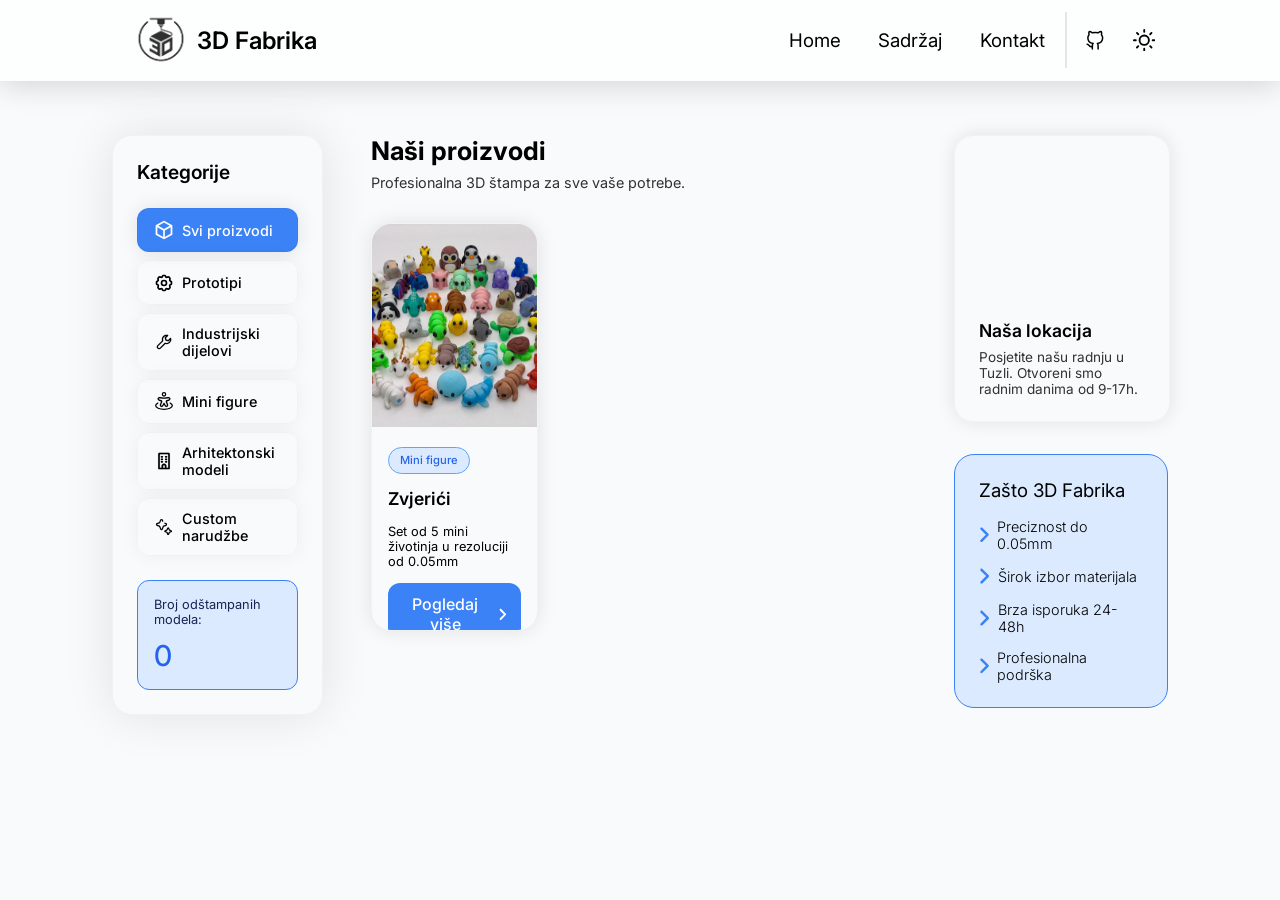
==== commit 605bb3ac: "Dodan aside u index.html Dodan aside element na desnoj strani index stranice. Ujedno je dodan i embe" ====
--- a/index.html
+++ b/index.html
@@ -139,5 +139,46 @@
                     </div>
                 </div>
         </main>
+        <aside id="aside">
+            <div class="loc">
+                <div class="gmap">
+                    <iframe  src="https://www.google.com/maps/embed?pb=!1m14!1m12!1m3!1d505.9288100770361!2d18.696013759188844!3d44.530534795416955!2m3!1f0!2f0!3f0!3m2!1i1024!2i768!4f13.1!5e1!3m2!1sen!2sba!4v1777854623022!5m2!1sen!2sba"style="border:0;" allowfullscreen="" loading="lazy" referrerpolicy="no-referrer-when-downgrade"></iframe> 
+                </div>
+                <div class="loc-txt-holder">
+                    <h5 class="loc-txt">Naša lokacija</h5>
+                    <p class="loc-desc">Posjetite našu radnju u Tuzli. Otvoreni smo radnim danima od 9-17h.</p>
+                </div>
+            </div>
+            <div class="faq">
+                <h3 class="why">Zašto 3D Fabrika</h3>
+                <ul class="faq-items">
+                    <li class="faq-item">
+                        <svg xmlns="http://www.w3.org/2000/svg" viewBox="0 0 256 512">
+                            <path d="M247.1 233.4c12.5 12.5 12.5 32.8 0 45.3l-160 160c-12.5 12.5-32.8 12.5-45.3 0s-12.5-32.8 0-45.3L179.2 256 41.9 118.6c-12.5-12.5-12.5-32.8 0-45.3s32.8-12.5 45.3 0l160 160z"/>
+                        </svg>
+                        <p class="faq-txt">Preciznost do 0.05mm</p>
+                    </li>
+                    <li class="faq-item">
+                        <svg xmlns="http://www.w3.org/2000/svg" viewBox="0 0 256 512">
+                            <path d="M247.1 233.4c12.5 12.5 12.5 32.8 0 45.3l-160 160c-12.5 12.5-32.8 12.5-45.3 0s-12.5-32.8 0-45.3L179.2 256 41.9 118.6c-12.5-12.5-12.5-32.8 0-45.3s32.8-12.5 45.3 0l160 160z"/>
+                        </svg>                        
+                        <p class="faq-txt">Širok izbor materijala</p>
+                    </li>
+                    <li class="faq-item">
+                        <svg xmlns="http://www.w3.org/2000/svg" viewBox="0 0 256 512">
+                            <path d="M247.1 233.4c12.5 12.5 12.5 32.8 0 45.3l-160 160c-12.5 12.5-32.8 12.5-45.3 0s-12.5-32.8 0-45.3L179.2 256 41.9 118.6c-12.5-12.5-12.5-32.8 0-45.3s32.8-12.5 45.3 0l160 160z"/>
+                        </svg>
+                        <p class="faq-txt">Brza isporuka 24-48h</p>
+                    </li>
+                    <li class="faq-item">
+                        <svg xmlns="http://www.w3.org/2000/svg" viewBox="0 0 256 512">
+                            <path d="M247.1 233.4c12.5 12.5 12.5 32.8 0 45.3l-160 160c-12.5 12.5-32.8 12.5-45.3 0s-12.5-32.8 0-45.3L179.2 256 41.9 118.6c-12.5-12.5-12.5-32.8 0-45.3s32.8-12.5 45.3 0l160 160z"/>
+                        </svg>
+                        <p class="faq-txt">Profesionalna podrška</p>
+                    </li>
+                </ul>
+            </div>
+        </aside>
+    </section>
 </body>
 </html>
--- a/css/tptpstil.css
+++ b/css/tptpstil.css
@@ -353,4 +353,466 @@
 
 #dark-mode-toggle:focus + svg {
     stroke: var(--blue-600);
+}
+
+
+
+/*-------------------- CONTENT (medina) ----------------------*/
+
+#content {
+    /*sekcija zauzima sav moguci prostor na stranici*/
+    flex: 1;
+
+    background-color: var(--current-mode-bg);
+    width: 100vw;
+    min-height: 100vh; 
+
+    box-sizing: border-box; /*da se padding racuna u ukupnu velicinu elementa*/
+
+    padding: 0 7em;
+    padding-top: 15vh; /* odvajamo od headera */
+    padding-bottom: 10vh;
+
+    display: flex;
+    align-items: flex-start;
+    justify-content: space-between;
+
+    gap: 3em; /* razmak izmedju elemenata od 3 font velicine */
+
+    z-index: 2;
+
+}
+
+.side-filter {
+    flex: 0.9; /* definisemo omjer kojim ce se podijeliti elementi u #content */
+
+    background: var(--current-mode-card);
+    border-radius: 1.25em; 
+
+    box-shadow: 0 0 50px rgba(0,0,0,0.1); /* sjena */
+
+    display: flex;
+    align-items: flex-start;
+    justify-content: center;
+    flex-direction: column;
+
+    box-sizing: border-box;
+    padding: 1.5em;
+    gap: 1.5em;
+
+    position: sticky; /* kada skrolamo nad #content filter nas prati*/
+    top: 15vh; /*posto imamo padding-top: 15vh na #content*/
+
+    color: var(--current-mode-txt);
+
+    border: 1px solid rgba(0,0,0,.03);
+}
+
+/* u dark modu mijenjamo border elementa*/
+body.dark .side-filter {
+    border-color: rgba(255,255,255,0.1);
+}
+
+#filter {
+    width: 100%;
+    display: flex;
+    align-items: flex-start;
+    justify-content: center;
+    flex-direction: column;
+
+    gap: 0.5em;
+}
+
+
+.filter-name {
+    font-size: 1.2em;
+    font-weight: 600;
+}
+
+.filter-item {
+    box-sizing: border-box;
+    width: 100%;
+    padding: 0.7em 1em;
+
+    border-radius: 0.75em;
+    border: 1px solid; 
+    border-color: rgba(0,0,0,0.03); /* mali border koji se ne vidi, ali je bitan jer je bitan na dark modu*/
+                                      /* da ove linije nema, kartica bi "skakutala" prilikom odjednom postavljenog bordera*/
+                                      /* prilikom postavljanja dark moda */
+
+    box-shadow: 0 0 20px rgba(0,0,0,.05);
+    cursor: pointer;
+
+    display: flex;
+    align-items: center;
+    justify-content: flex-start;
+    gap: 0.5em;
+
+    user-select: none; /* korisnik ne moze selektovat tekst na filter-item, jer ne izgleda lijepo kada se slucajno desi*/
+
+    transition: all 0.1s ease-in-out;
+
+    color: var(--current-mode-txt);
+
+}
+
+/* mijenjamo boju filtera u dark modu*/
+body.dark .filter-item {
+    background-color: rgba(255,255,255,0.05);
+    border-color: rgba(255,255,255,0.05);
+}
+
+.filter-icon {
+    width: 1.25em;
+    height: 100%;
+    display: flex;
+    align-items: center;
+    justify-content: center;
+}
+
+.filter-icon svg {
+    width: 1.25em;
+    aspect-ratio: 1/1;
+    display: block;
+    stroke: currentColor; /* ovo naglasava svg da koristi trenutnu boju fonta parent elementa */
+    fill: none;
+    stroke-width: 0.1px;
+}
+
+.filter-txt {
+    font-size: 0.9em;
+    font-weight: 500;
+}
+
+/* aktivni filter element ima poseban stil*/
+.active {
+    color: white;
+    background: var(--blue-dark-gradient);
+    box-shadow: 0 0 20px rgba(0,0,0,.1);
+}
+
+
+
+#counter {
+    width: 100%;
+    box-sizing: border-box;
+    padding: 1em;
+
+    background: var(--current-mode-smallcard);
+    border-radius: 0.75em;
+    border: 1px solid var(--blue-500);
+
+    display: flex;
+    align-items: flex-start;
+    justify-content: center;
+    flex-direction: column;
+    gap: 0.7em;
+}
+
+body.dark #counter {
+    border-color: var(--blue-800);
+}
+
+#counter .counter-txt {
+    font-size: 0.8em;
+    color: var(--blue-950)
+}
+
+body.dark #counter .counter-txt {
+    color: rgba(255,255,255,.5)
+}
+
+#counterNum {
+    color: var(--blue-600);
+    font-weight: 500;
+    font-size: 1.8em;
+}
+
+body.dark #counterNum {
+    color: var(--blue-500);
+}
+
+.cards {
+    flex: 3;
+
+    display: flex;
+    align-items: flex-start;
+    justify-content: center;
+    flex-direction: column;
+    color: var(--current-mode-txt);
+}
+
+.cards .title {
+    margin-bottom: 0.3em;
+    font-size: 1.6em;
+}
+
+.cards .desc {
+    opacity: 0.8; /* malo manji opacity da bi se dobila hijerarhija citanja*/
+    font-size: 0.9em;
+}
+
+#cards {
+    display: grid;
+    grid-template-columns: repeat(3, 1fr); /* grid je raspodjeljen u 3 jednake kolone, */
+                                           /* redovi se automatski prave ukoliko ima dovoljno elemenata*/
+
+    grid-auto-rows: 25.5em; /* velicina reda*/
+    gap: 1rem; /* razmak izmedju kartica*/
+
+    margin-top: 2em;
+}
+
+.card {
+    background-color: var(--current-mode-card);
+
+    box-sizing: border-box;
+    width: 100%;
+    border-radius: 1.25em;
+    
+    border: 1px solid rgba(0,0,0,.03);
+
+    overflow: hidden; /* ovo je stavljeno radi slike u kartici, da bi ona poprimila isti border radius*/ 
+    
+    box-shadow: 0 0 20px rgba(0,0,0,.1);
+    transition: all 0.2s ease-out;
+}
+
+body.dark .card {
+    border-color: rgba(255,255,255,0.1);
+}
+
+.card-img {
+    width: 100%;
+    height: 50%;
+    object-fit: cover; /* slika je takve velicine da pokriva citav parent element*/
+}
+
+.card-content {
+    height: 50%;
+    display: flex;
+    align-items: flex-start;
+    justify-content: flex-start;
+    flex-direction: column;
+
+    gap: 0.9em;
+
+    box-sizing: border-box;
+    padding: 1em;
+
+    color: var(--current-mode-txt);
+
+}
+
+.card-type {
+    font-size: 0.7em;
+    font-weight: 500;
+    padding: 0.5em 1em;
+    background-color: var(--current-mode-smallcard);
+    border: 1px solid var(--blue-400);
+    border-radius: 100px; /* postizemo oblik pilule*/
+
+    color: var(--blue-600);
+}
+
+body.dark .card-type {
+    color: var(--blue-400);
+}
+
+.card-name {
+    font-size: 1.1em;
+    font-weight: 600;
+}
+
+.card-desc {
+    font-size: 0.8em;
+}
+
+.card-btn {
+    width: 100%;
+    font-size: 1em;
+    font-weight: 500;
+    font-family: Inter;
+
+    background: var(--blue-dark-gradient);
+    color: white;
+
+    border: none;
+    border-radius: 0.75em;
+
+    padding: 0.7em;
+    cursor: pointer;
+
+    display: flex;
+    align-items: center;
+    justify-content: center;
+    gap: 0.2em;
+
+    outline: none; /* prilikom :focus da se ne stvara crni outline*/
+
+    transition: scale 0.3s ease-out;
+}
+
+.card-btn svg{
+    width: 1em;
+    aspect-ratio: 1/1;
+    fill: currentColor; /*svg je boje teksta parent elementa (u ovom slucaju .card-btn)*/
+
+    transition: transform 0.2s ease-out;
+}
+
+.card:hover,
+.card:focus {
+    outline: none;
+    transform: scale(1.05);
+    box-shadow: 0 0 20px rgba(0,0,0,.1), 0 0 0 1px var(--blue-400); /* border se cudno ponasa na hover, pa pravimo border pomocu box-shadow*/
+}
+
+body.dark .card:hover,
+body.dark .card:focus {
+    box-shadow: 0 0 20px rgba(0,0,0,.1), 0 0 0 1px var(--blue-700); /* border se cudno ponasa na hover, pa pravimo border pomocu box-shadow*/
+}
+
+/* animacija svg na buttonu*/
+@keyframes bounce {
+    0% {
+        transform: translateX(0em);
+    }
+
+    50% {
+        transform: translateX(0.5em);
+    }
+
+    100% {
+        transform: translateX(0em);
+    }
+}
+
+.card-btn:hover,
+.card.btn:focus {
+    scale: 1.05;
+}
+
+.card-btn:hover > svg,
+.card-btn:focus > svg{
+    animation: bounce 0.7s infinite ease-in-out;
+}
+
+
+/* -------------------------- ASIDE (mario) ----------------------------- */
+
+#aside {
+    flex: 1.2; /* definisemo omjer */
+    /* omjer je filter:cards:aside 0.9:3:1.2*/
+    /* na taj nacin ce se kontent raspodjeliti*/
+
+
+    position: sticky; /* ovaj aside nas prati dok skrolamo isto kao filter*/
+    top: 15vh; /*posto imamo padding-top: 15vh na #content*/
+
+    display: flex;
+    align-items: flex-start;
+    justify-content: center;
+    flex-direction: column;
+
+    gap: 2em;
+}
+
+.loc {
+    width: 100%;
+    overflow: hidden; /* preljevanje je sakriveno kako bi mapa preuzela border radius*/
+    border-radius: 1.25em;
+    box-shadow: 0 0 20px rgba(0,0,0,.1);
+
+    border: 1px solid rgba(0,0,0,.03);
+}
+
+/* mijenjamo border u dark modu */
+body.dark .loc {
+    border-color: rgba(255,255,255,0.15);
+}
+
+.gmap {
+    width: 100%;
+    height: 10em;
+
+}
+
+.gmap iframe {
+    width: 100%;
+    height: 100%;
+    object-fit: cover; /* mapa prekriva svoj parent element*/
+}
+
+.loc-txt-holder {
+    background-color: var(--current-mode-card);
+    color: var(--current-mode-txt);
+
+    padding: 1.5em;
+    display: flex;
+    align-items: flex-start;
+    justify-content: center;
+    flex-direction: column;
+    gap: 0.5em;
+}
+
+.loc-txt {
+    font-size: 1.1em;
+    font-weight: 600;
+}
+
+.loc-desc {
+    font-size: 0.85em;
+    opacity: 0.8;
+}
+
+.faq {
+    width: 100%;
+    font-size: 1em;
+
+    background: var(--current-mode-smallcard);
+    color: var(--current-mode-txt);
+    border: 1px solid var(--blue-500);
+    border-radius: 1.25em;
+
+    box-sizing: border-box;
+    padding: 1.5em;
+
+    display: flex;
+    align-self: flex-start;
+    justify-content: center;
+    flex-direction: column;
+    gap: 1em;
+}
+
+/* mijenjamo border u dark modu*/
+body.dark .faq {
+    border-color: var(--blue-800);
+}
+
+.faq-items {
+    display: flex;
+    align-items: flex-start;
+    justify-content: center;
+    flex-direction: column;
+    gap: 0.9em;    
+}
+
+.faq-item {
+    width: 100%;
+    display: flex;
+    align-items: center;
+    gap: 0.6em;
+
+    font-size: 0.9em;
+    font-weight: 300;
+}
+
+.faq-item svg {
+    width: 0.7em;
+    fill: var(--blue-500);
+}
+
+.faq .why {
+    font-weight: 400;
 }
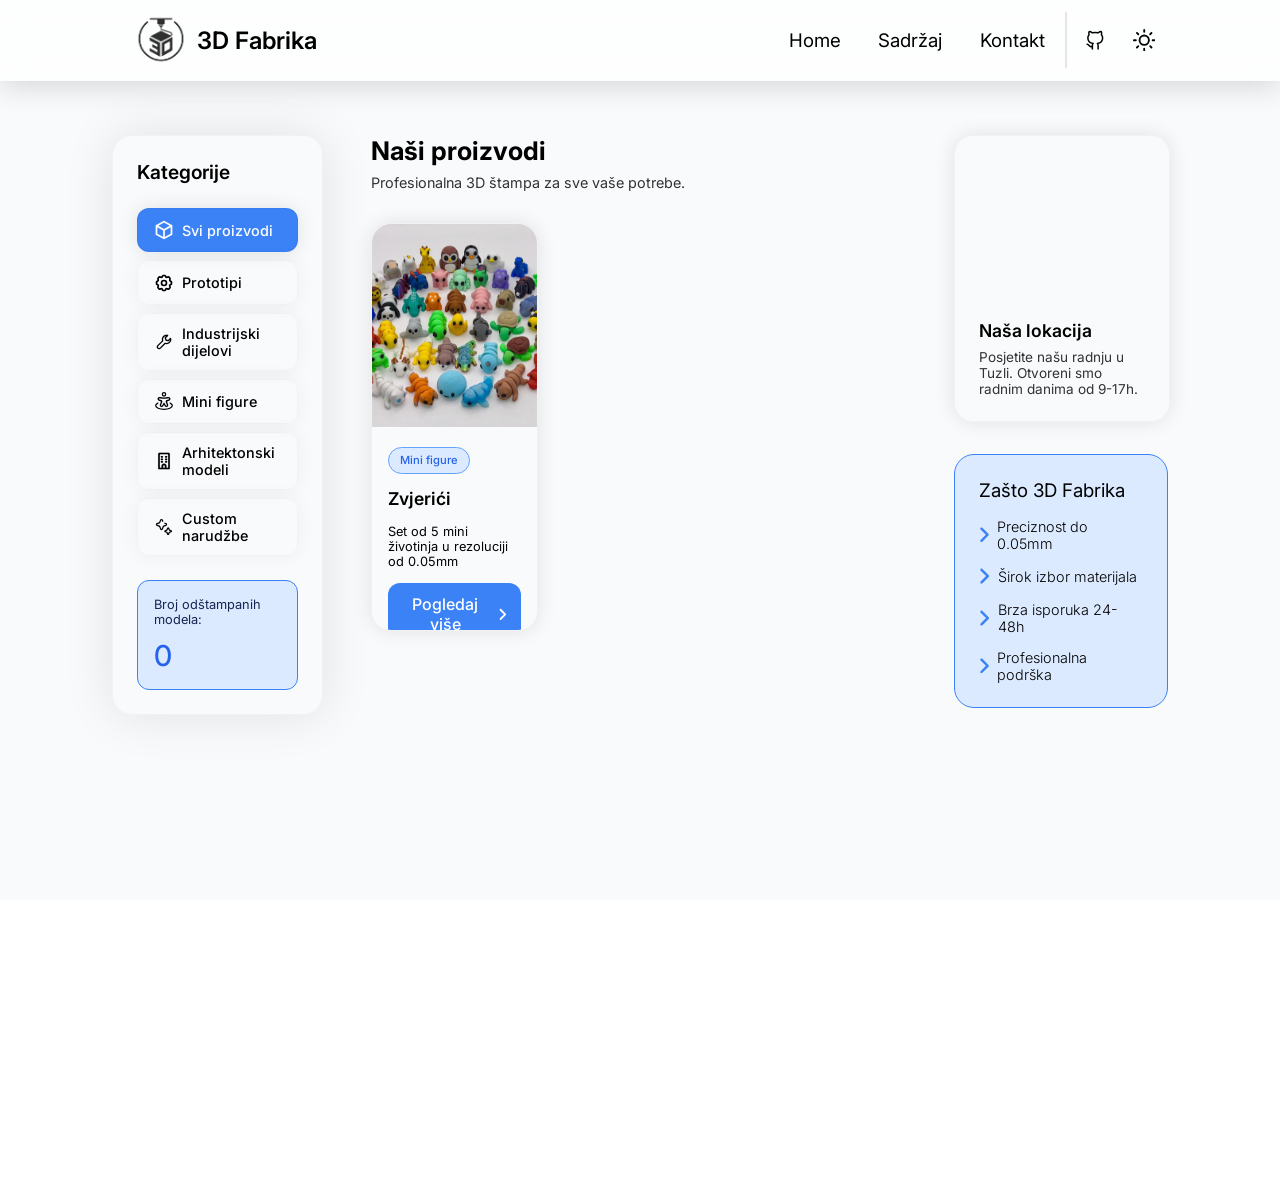
==== commit 0c8eee75: "Dodan footer na index.html Dodan je footer na glavnoj stranici zajedno sa njegovim CSS" ====
--- a/index.html
+++ b/index.html
@@ -180,5 +180,43 @@
             </div>
         </aside>
     </section>
+    <footer id="footer">
+        <div class="footer-main">
+            <div class="footer-col">
+                <h4>Tim</h4>
+                <p>Medin Šećić</p>
+                <p>Medina Mustafić</p>
+                <p>Mario Kovačević</p>
+            </div>
+            <div class="footer-col">
+                <h4>Kontakt</h4>
+                <p>info@3dfabrika.com</p>
+                <p>+387 61 123 456</p>
+            </div>
+            <div class="footer-col">
+                <h4>Pratite nas</h4>
+                <div class="social-links">
+                    <a href="#" class="social-btn">
+                        <svg viewBox="0 0 24 24" xmlns="http://www.w3.org/2000/svg">
+                            <path fill="currentColor" d="M12 2.163c3.204 0 3.584.012 4.85.07 3.252.148 4.771 1.691 4.919 4.919.058 1.265.069 1.645.069 4.849 0 3.205-.012 3.584-.069 4.849-.149 3.225-1.664 4.771-4.919 4.919-1.266.058-1.644.07-4.85.07-3.204 0-3.584-.012-4.849-.07-3.26-.149-4.771-1.699-4.919-4.92-.058-1.265-.07-1.644-.07-4.849 0-3.204.013-3.583.07-4.849.149-3.227 1.664-4.771 4.919-4.919 1.266-.057 1.645-.069 4.849-.069zm0-2.163c-3.259 0-3.667.014-4.947.072-4.358.2-6.78 2.618-6.98 6.98-.059 1.281-.073 1.689-.073 4.948 0 3.259.014 3.668.072 4.948.2 4.358 2.618 6.78 6.98 6.98 1.281.058 1.689.072 4.948.072 3.259 0 3.668-.014 4.948-.072 4.354-.2 6.782-2.618 6.979-6.98.059-1.28.073-1.689.073-4.948 0-3.259-.014-3.667-.072-4.947-.196-4.354-2.617-6.78-6.979-6.98-1.281-.059-1.69-.073-4.949-.073zm0 5.838c-3.403 0-6.162 2.759-6.162 6.162s2.759 6.163 6.162 6.163 6.162-2.759 6.162-6.163c0-3.403-2.759-6.162-6.162-6.162zm0 10.162c-2.209 0-4-1.79-4-4 0-2.209 1.791-4 4-4s4 1.791 4 4c0 2.21-1.791 4-4 4zm6.406-11.845c-.796 0-1.441.645-1.441 1.44s.645 1.44 1.441 1.44c.795 0 1.439-.645 1.439-1.44s-.644-1.44-1.439-1.44z"/>
+                        </svg>
+                    </a>
+                    <a href="#" class="social-btn">
+                        <svg viewBox="0 0 24 24" xmlns="http://www.w3.org/2000/svg">
+                            <path fill="currentColor" d="M24 12.073c0-6.627-5.373-12-12-12s-12 5.373-12 12c0 5.99 4.388 10.954 10.125 11.854v-8.385H7.078v-3.47h3.047V9.43c0-3.007 1.792-4.669 4.533-4.669 1.312 0 2.686.235 2.686.235v2.953H15.83c-1.491 0-1.956.925-1.956 1.874v2.25h3.328l-.532 3.47h-2.796v8.385C19.612 23.027 24 18.062 24 12.073z"/>
+                        </svg>
+                    </a>
+                    <a href="" class="social-btn">
+                        <svg viewBox="0 0 24 24" xmlns="http://www.w3.org/2000/svg">
+                            <path fill="currentColor" d="M20.447 20.452h-3.554v-5.569c0-1.328-.027-3.037-1.852-3.037-1.853 0-2.136 1.445-2.136 2.939v5.667H9.351V9h3.414v1.561h.046c.477-.9 1.637-1.85 3.37-1.85 3.601 0 4.267 2.37 4.267 5.455v6.286zM5.337 7.433c-1.144 0-2.063-.926-2.063-2.065 0-1.138.92-2.063 2.063-2.063 1.14 0 2.064.925 2.064 2.063 0 1.139-.925 2.065-2.064 2.065zm1.782 13.019H3.555V9h3.564v11.452zM22.225 0H1.771C.792 0 0 .774 0 1.729v20.542C0 23.227.792 24 1.771 24h20.451C23.2 24 24 23.227 24 22.271V1.729C24 .774 23.2 0 22.222 0h.003z"/>
+                        </svg>
+                    </a>
+                </div>
+            </div>
+        </div>
+        <div class="footer-bottom">
+            <p>© 2026 3D Fabrika. Sva prava zadržana.</p>
+        </div>
+    </footer>
 </body>
 </html>
--- a/css/tptpstil.css
+++ b/css/tptpstil.css
@@ -815,4 +815,108 @@
 
 .faq .why {
     font-weight: 400;
+}
+
+/*----------------- FOOTER --------------------*/
+
+#footer {
+    width: 100%;
+    position: sticky; /* footer je uvijek zalijepljen za dno, ali preko njega je ostatak sadrzaja pa dobijamo lijep efekat "paravana"*/
+    bottom: 0;
+    z-index: 1; /* sadrzaj je na z-index 2, tako da ovo je ispod*/
+    background: var(--current-mode-footer);
+    color: var(--current-mode-txt);
+
+    overflow-x: hidden;   /* desavalo se neko preljevanje sadrzaja  horizontalno, ovim ukidamo to*/
+}
+
+.footer-main {
+    display: flex;
+    justify-content: center;
+    gap: 4em;
+    padding: 3em 0;
+
+    box-sizing: border-box;
+}
+
+.footer-col {
+    display: flex;
+    flex-direction: column;
+    gap: 0.8em;   
+}
+
+.footer-col h4 {
+    font-size: 1.5em;
+    font-weight: 600;
+    margin-bottom: 0.5em;
+}
+
+.social-links {
+    display: flex;
+    align-items: center;
+    justify-content: flex-start;
+    gap: 0.7em;
+}
+
+.social-btn {
+    color: var(--light-mode-txt);
+    opacity: 0.7;
+    display: flex;
+    align-items: center;
+    justify-content: center;
+    cursor: pointer;
+    transition: color 0.15s ease-out;
+    color: var(--current-mode-txt);
+}
+
+.social-btn:hover {
+    color: var(--blue-600);
+}
+
+/* mijenjamo boju kada se predje misem preko ikonica u dark modu*/
+body.dark .social-btn:hover {
+    color: var(--blue-500);
+}
+
+.social-btn svg {
+    width: 1.8em;
+    pointer-events: none;
+}
+
+.footer-col p{
+    opacity: 0.7;
+}
+
+.footer-bottom {
+    width: 100%;
+    padding: 1.2em 0;
+    text-align: center;
+    position: relative;
+    color: var(--blue-950);
+    user-select: none;
+}
+
+.footer-bottom::before {
+    /*linija iznad donje linije footera*/
+    /*moglo se i pomocu border-top ali ovako mozemo namjestat opacity boje u var()*/
+
+    content: '';
+    position: absolute;
+    width: 100%;
+    height: 1px;
+    background: var(--blue-600);
+    top: 0;
+    left: 0;
+    opacity: 0.5;
+}
+
+/* mijenjamo boju linije u dark modu*/
+body.dark .footer-bottom::before {
+    background: var(--blue-100);
+}
+
+/* mijenjamo boju donjeg dijela footera u dark modu*/
+body.dark .footer-bottom {
+    color: var(--blue-100);
+    opacity: 0.5;
 }
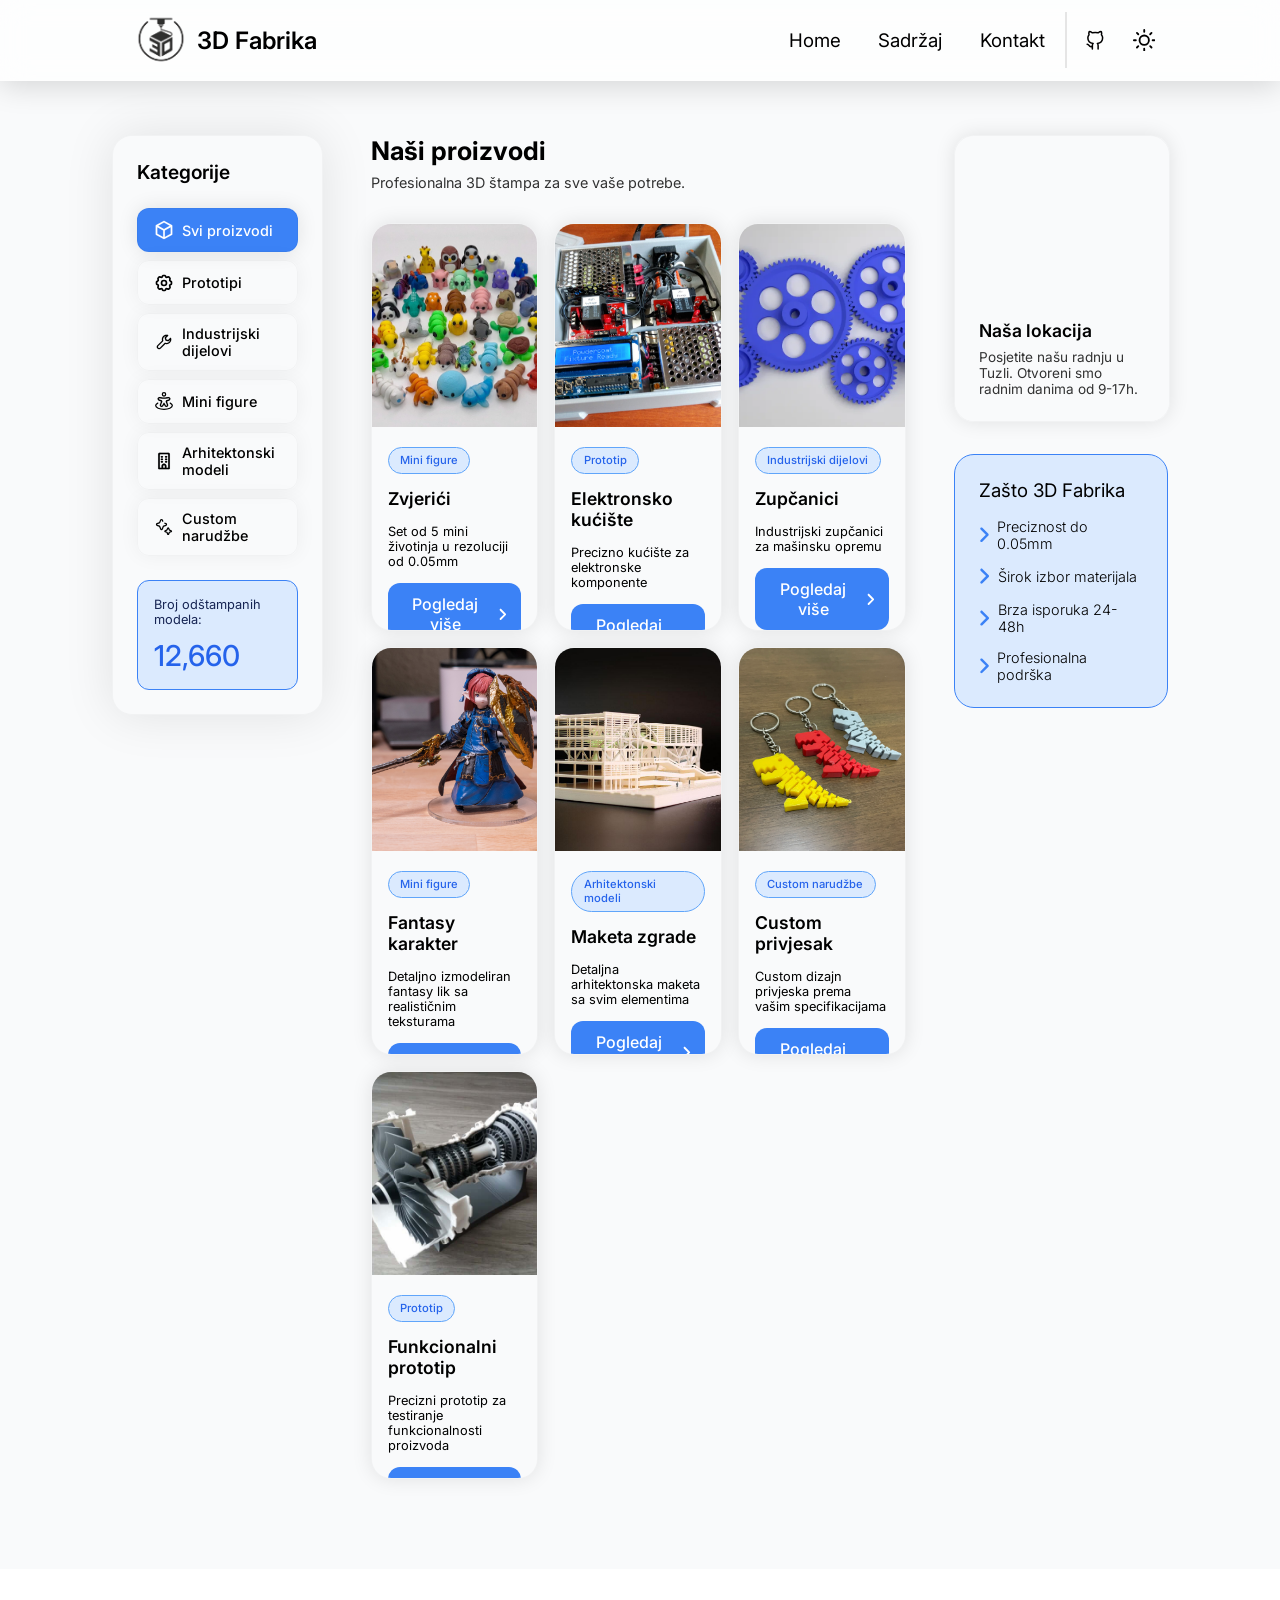
==== commit 765787fa: "Dodan JS za filter Dodan je JS koji dinamicki generise kartice iz definirane liste, takodjer dodana " ====
--- a/index.html
+++ b/index.html
@@ -124,7 +124,10 @@
             <p class="desc">Profesionalna 3D štampa za sve vaše potrebe.</p>
 
             <div id="cards">
-                <div class="card">
+
+                <!-- Kartica komentirana, jer se kartice prave dinamicki -->
+
+                <!-- <div class="card">
                     <img src="images/zvjerici.jpg" alt="Zvjerici 3D" class="card-img">
                     <div class="card-content">
                         <h6 class="card-type">Mini figure</h6>
@@ -137,7 +140,8 @@
                             </svg>
                         </button>
                     </div>
-                </div>
+                </div> -->
+            </div>
         </main>
         <aside id="aside">
             <div class="loc">
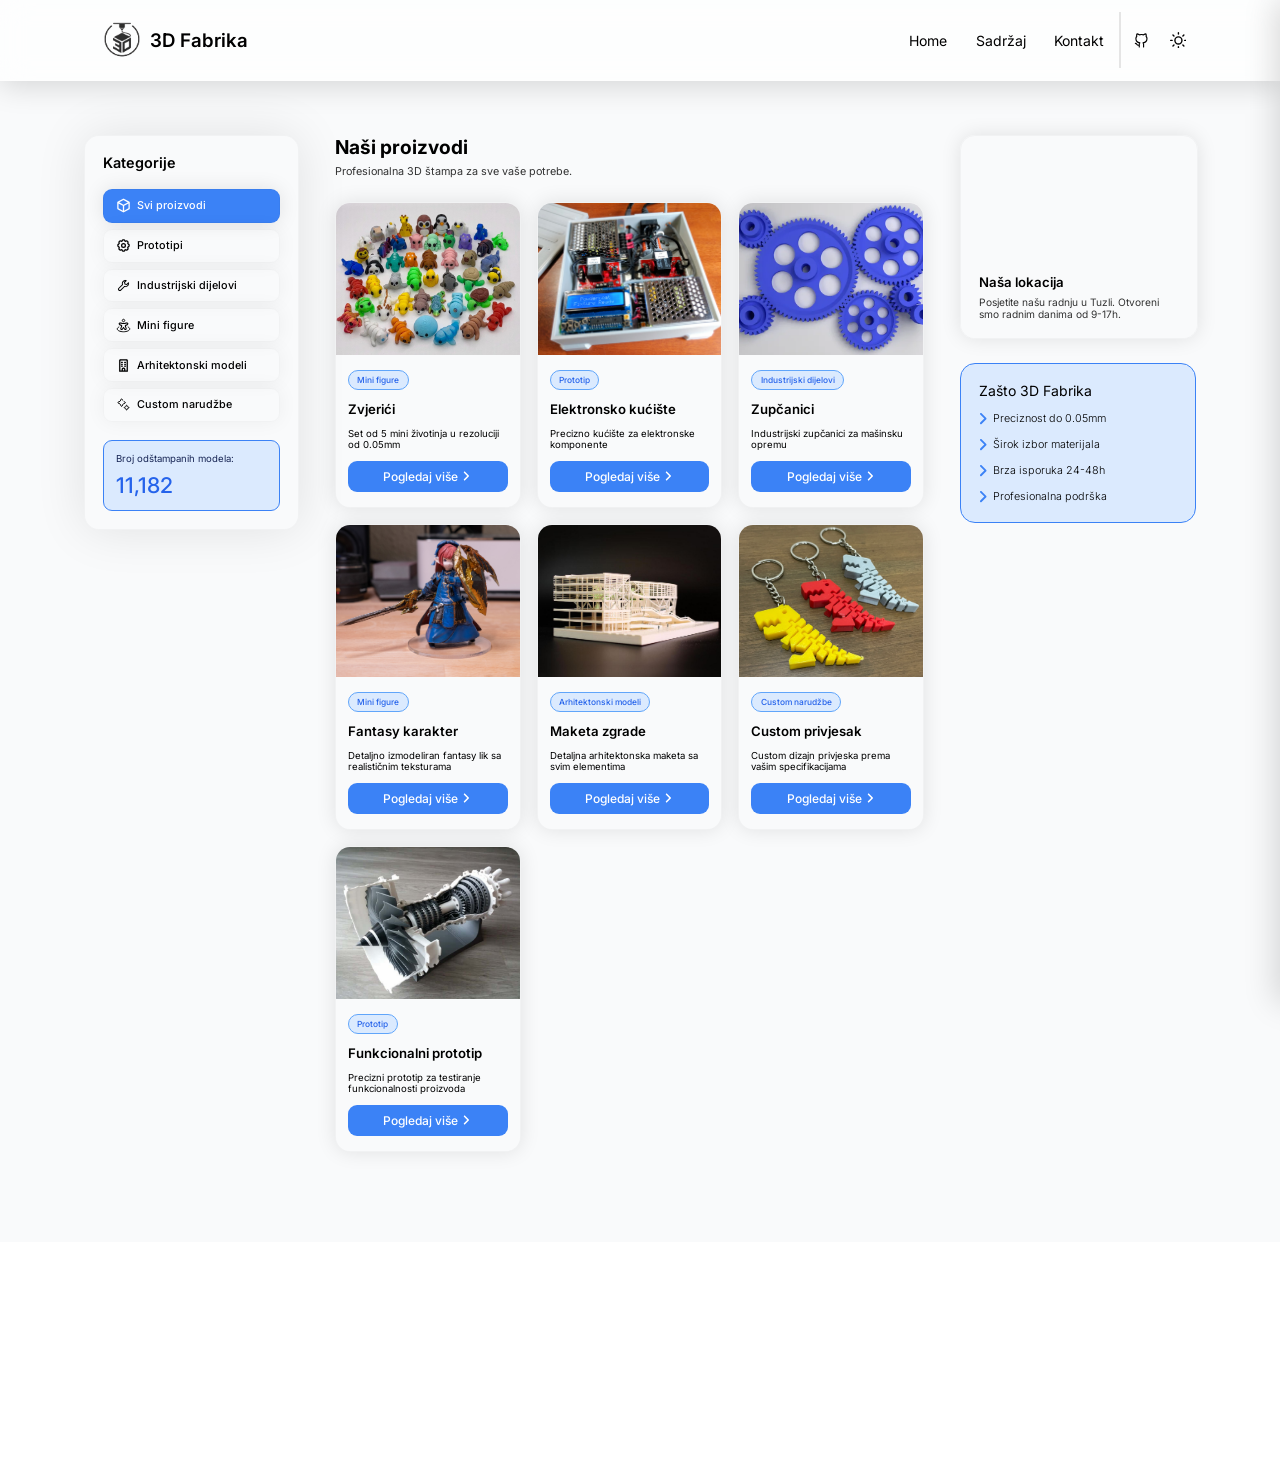
==== commit 3f116b03: "Dodan responziv Dodan responziv za sve tri stranice, kao i hamburger meni na ekranima manjim od 650p" ====
--- a/index.html
+++ b/index.html
@@ -56,6 +56,47 @@
                 </div>
             </div>
         </nav>
+        <div class="mobile-menu" id="mobile-menu">
+            <ul class="mobile-links">
+                <li><a href="index.html">Home</a></li>
+                <li><a href="sadrzaj.html">Sadržaj</a></li>
+                <li><a href="kontakt.html">Kontakt</a></li>
+            </ul>
+            <div class="nav-btns mobile-btns">
+                <!--SVG PREUZETI SA INTERNETA-->
+                <div class="nav-btn github-btn">
+                    <a href="https://github.com/sekikkDev/Grupa46-TPTP-2026" target="_blank" class="github-link">
+                        <svg viewBox="0 0 192 192" xmlns="http://www.w3.org/2000/svg" fill="none"><path stroke="currentColor" stroke-linecap="round" stroke-linejoin="round" stroke-width="15" d="M120.755 170c.03-4.669.059-20.874.059-27.29 0-9.272-3.167-15.339-6.719-18.41 22.051-2.464 45.201-10.863 45.201-49.067 0-10.855-3.824-19.735-10.175-26.683 1.017-2.516 4.413-12.63-.987-26.32 0 0-8.296-2.672-27.202 10.204-7.912-2.213-16.371-3.308-24.784-3.352-8.414.044-16.872 1.14-24.785 3.352C52.457 19.558 44.162 22.23 44.162 22.23c-5.4 13.69-2.004 23.804-.987 26.32C36.824 55.498 33 64.378 33 75.233c0 38.204 23.149 46.603 45.2 49.067-3.551 3.071-6.719 9.138-6.719 18.41 0 6.416.03 22.621.059 27.29M27 130c9.939.703 15.67 9.735 15.67 9.735 8.834 15.199 23.178 10.803 28.815 8.265"/></svg>
+                    </a>
+                </div>
+                <div class="nav-btn mode-btn">
+                    <label for="dark-mode-toggle" class="dark-mode-label">
+
+                        <!--SVG DJELIMICNO PREUZET SA INTERNETA (MEDIN ZASLUZAN ZA OVO)-->
+                        <svg viewBox="0 0 24 24" xmlns="http://www.w3.org/2000/svg">
+                            <path class="moon-path" d="M21 12.79A9 9 0 1 1 11.21 3 7 7 0 0 0 21 12.79z"/>
+                            <circle class="sun-circle" cx="12" cy="12" r="5"/>
+                            <g class="sun-rays">
+                                <line x1="12" y1="1" x2="12" y2="3"/>
+                                <line x1="12" y1="21" x2="12" y2="23"/>
+                                <line x1="4.22" y1="4.22" x2="5.64" y2="5.64"/>
+                                <line x1="18.36" y1="18.36" x2="19.78" y2="19.78"/>
+                                <line x1="1" y1="12" x2="3" y2="12"/>
+                                <line x1="21" y1="12" x2="23" y2="12"/>
+                                <line x1="4.22" y1="19.78" x2="5.64" y2="18.36"/>
+                                <line x1="18.36" y1="5.64" x2="19.78" y2="4.22"/>
+                            </g>
+                        </svg>
+                    </label>
+                </div>
+            </div>
+        </div>
+        <button class="hamburger" id="hamburger" aria-label="Otvori meni">
+            <span></span>
+            <span></span>
+            <span></span>
+        </button>
+        <div class="mobile-overlay" id="mobile-overlay"></div>
     </header>
     <section id="content">
         <nav class="side-filter">
--- a/css/tptpstil.css
+++ b/css/tptpstil.css
@@ -919,4 +919,1188 @@
 body.dark .footer-bottom {
     color: var(--blue-100);
     opacity: 0.5;
+}
+
+/*-----------------------------------------------------------------------------------------*/
+/*------------------------------KONTAKT STRANICA-------------------------------------------*/
+/*-----------------------------------------------------------------------------------------*/
+
+
+
+#contact {
+    width: 100vw; /* sekcija ide cijelom sirinom stranice*/
+    min-height: 100vh; /* minimalna visina sekcije je citava visina stranice*/
+    box-sizing: border-box;
+    padding: 0 10em;
+    padding-top: 15vh;
+    padding-bottom: 5em;
+
+    background: var(--current-mode-bg);
+    color: var(--current-mode-txt);
+
+    display: flex;
+    align-items: center;
+    justify-content: flex-start; /* elementi sekcije su pozicionirani na pocetak vertikalno*/
+    flex-direction: column;
+}
+
+.contact-hero {
+    display: flex;
+    align-items: center;
+    justify-content: center;
+    flex-direction: column;
+    margin-bottom: 3em;
+}
+
+.contact-hero h1 {
+    font-size: 2em;
+    font-weight: 700;
+    margin-bottom: 0.5em;
+}
+
+.contact-hero {
+    text-align: center; /* tekst je centriran*/
+}
+
+.contact-info-cards {
+    width: 75%;
+    display: grid;
+    grid-template-columns: repeat(3, 1fr); /* kontakt kartice su u 3 kolone (jer imamo tri kartice)*/
+    gap: 2em;
+    margin-bottom: 3em;
+
+    
+}
+
+.info-card {
+    flex: 1;
+    max-width: 300px;
+    background-color: var(--current-mode-smallcard);
+    border-radius: 1.25em;
+    padding: 2em;
+    text-align: center;
+
+    display: flex;
+    flex-direction: column;
+    align-items: center;
+    gap: 0.8em; /* elementi unutar kartice imaju razmak od 0.8 fonta u kartici*/
+
+    border: 1px solid var(--blue-400);
+
+    box-shadow: 0 0 10px rgba(0,0,0,.1);
+
+    justify-self: center; /* kartica je centrirana u svojoj celiji*/
+    width: 75%; /* sirina kartice je 75% celije */
+}
+
+.info-icon {
+    width: 3em; /* ikonica kartice ima velicinu 3 font velicine kartice*/
+    aspect-ratio: 1/1;
+    background: var(--blue-dark-gradient);
+    border-radius: 50%; /* pozadina ikonice postaje krug*/
+
+    display: flex;
+    align-items: center;
+    justify-content: center;
+
+    color: white;
+}
+
+.info-icon svg {
+    width: 1.3em;
+}
+
+.info-card h4 {
+    font-weight: 600;
+    font-size: 1.1em;
+}
+
+.info-card p {
+    opacity: 0.7;
+    font-size: 0.9em;
+}
+
+/*---------------- FORMA -------------------------------------*/
+
+.form-wrapper {
+    width: 80%;
+    border-radius: 1.25em;
+    padding: 2.5em;
+    box-shadow: 0 0 30px rgba(0,0,0,0.08);
+    background-color: var(--current-mode-card);
+    box-sizing: border-box; /* padding se racuna u ukupnu velicinu elementa*/
+}
+
+.form-wrapper h2 {
+    font-size: 1.5rem;
+    font-weight: 600;
+    margin-bottom: 1.5em;
+}
+
+.form-row {
+    display: grid;
+    grid-template-columns: repeat(2, 1fr); /* red u formi ima dvije kolone, tj dvije .form-group */
+    gap: 1.5em;
+}
+
+.form-group {
+    display: flex;
+    flex-direction: column;
+    gap: 0.4em;
+    margin-bottom: 1.5em;
+}
+
+.form-group label {
+    font-size: 0.9em;
+    font-weight: 500;
+}
+
+/* ovo je boja male zvjezdice pored imena polja koja obicno oznacava da je neko polje obavezno da se unese*/
+.required {
+    color: red;
+}
+
+/** stil za sve inpute koji se nalaze u kontakt formi, jer svi trebaju da budu isti*/
+.form-group input,
+.form-group select,
+.form-group textarea {
+    width: 100%;
+    box-sizing: border-box;
+    padding: 0.8em 1em;
+    border: 1px solid rgba(0,0,0,0.15);
+    border-radius: 0.75em;
+    font-family: Inter;
+    font-size: 0.9em;
+    outline: none;
+    transition: border 0.2s ease;
+
+    background-color: var(--current-mode-input);
+    color: var(--current-mode-txt);
+}
+
+/* placeholder tekst ima definisanu boju*/
+body.dark *::placeholder {
+    color: rgba(255,255,255,.2);
+}
+
+/* prilikom selekta nekog od inputa border postaje druge boje*/
+.form-group input:focus,
+.form-group select:focus,
+.form-group textarea:focus {
+    border: 1px solid var(--blue-500);
+}
+
+.form-group textarea {
+    height: 10em; /* default visina textarea je 10 font velicina parent elementa*/
+    resize: vertical; /* textarea input se moze skalirati ali dopustamo da se samo moze skalirat vertikalno*/
+}
+
+/* stil za error poruku koja se pojavljuje ispod svakog inputa, ukoliko korisnik ne unese nesto tacno*/
+.error-msg {
+    font-size: 0.8em;
+    color: red;
+    min-height: 1em;
+}
+
+/* ukoliko je error na nekom od inputa, input postaje crveno oznacen*/
+.form-group.error input,
+.form-group.error select,
+.form-group.error textarea {
+    border: 1px solid red;
+}
+
+.form-btns {
+    display: flex;
+    align-items: center;
+    gap: 1em;
+}
+
+.btn-send {
+    flex: 0.8;
+    padding: 0.9em;
+    background: var(--blue-dark-gradient);
+    color: white;
+    border: none;
+    border-radius: 0.75em; /* zaobljenje buttona prati velicinu fonta buttona*/
+    font-family: Inter;
+    font-size: 1em;
+    font-weight: 500;
+    cursor: pointer;
+
+    display: flex;
+    align-items: center;
+    justify-content: center;
+    gap: 0.5em;
+
+    transition: scale 0.2s ease;
+}
+
+.btn-send svg {
+    width: 1.1em; /* ikonica u buttonu prati velicinu fonta*/
+}
+
+.btn-send:hover {
+    scale: 1.02;
+}
+
+.btn-reset {
+    flex: 0.2;
+    padding: 0.9em 1.5em;
+    background: none;
+    border: 1px solid rgba(0,0,0,0.15);
+    border-radius: 0.75em;
+    font-family: Inter;
+    font-size: 1em;
+    cursor: pointer;
+    transition: all 0.2s ease;
+    background-color: var(--current-mode-input);
+    color: var(--current-mode-txt);
+}
+
+.btn-reset:hover {
+    border-color: var(--blue-500);
+    color: var(--blue-500);
+}
+
+.success-msg {
+    margin-top: 1.5em;
+    text-align: center; /* text poruke je centriran*/
+    font-size: 1.1em;
+    font-weight: 500;
+    color: var(--blue-600);
+}
+
+/*-----------------------------------------------------------------------------------------*/
+/*------------------------------SADRZAJ STRANICA-------------------------------------------*/
+/*-----------------------------------------------------------------------------------------*/
+
+#sadrzaj {
+    width: 100vw;
+    min-height: 100vh;
+    box-sizing: border-box; /* padding elementa se racuna u ukupnu velicinu elementa */
+    padding: 0 10em;
+    padding-top: 15vh; /* odvajamo kontent od headera */
+    padding-bottom: 5em; /* odvajamo kontent od footera */
+    background: var(--current-mode-bg);
+    flex: 1;
+    z-index: 2; /*  */
+
+    color: var(--current-mode-txt);
+}
+
+.sadrzaj-hero {
+    margin-bottom: 2em;
+}
+
+.sadrzaj-hero h1 {
+    font-size: 2.3rem;
+    font-weight: 700;
+    margin-bottom: 0.3em;
+}
+
+.sadrzaj-hero p {
+    opacity: 0.8; /* smanjujemo opacity da bi se vise istakao naslov od paragrafa */
+}
+
+
+/* ------------------------- BOOKMARK NAVIGACIJA ----------------------------------*/
+
+.bookmark-nav {
+    background: var(--current-mode-card);
+    padding: 1.5em;
+    box-shadow: 0 0 20px rgba(0,0,0,0.08);
+    margin-bottom: 3em;
+    border-radius: 1.25em; /* zakrivljenost bordera prati velicinu fonta */
+    display: flex;
+    flex-direction: column; /* sadrzaj je rasporedjen vertikalno */
+    gap: 1em;
+}
+
+.bookmark-title {
+    font-weight: 600;
+    font-size: 1.2rem;
+}
+
+.bookmark-links {
+    display: flex;
+    flex-wrap: wrap;
+    gap: 0.7em;
+}
+
+.bookmark-link {
+    padding: 0.5em 1.2em;
+    background: var(--current-mode-smallcard);
+    color: var(--blue-600);
+    font-size: 0.9em;
+    border-radius: 0.75em;
+    font-weight: 500;
+    border: 1px solid var(--blue-400);
+    transition: all 0.2s ease;
+}
+
+/* u tamnom modu boja teksta se mijenja*/
+body.dark .bookmark-link {
+    color: var(--blue-400);
+}
+
+.bookmark-link:hover {
+    background: var(--blue-500);
+    color: white;
+}
+
+/* u tamnom modu drugacija je boja teksta kada se predje kursorom*/
+body.dark .bookmark-link:hover {
+    color: white;
+
+}
+
+/* ------------------------ OPIS SEKCIJA ---------------------------------*/
+
+.sadrzaj-section {
+    margin-bottom: 4em;
+    scroll-margin-top: 12vh;
+
+    /* scroll-margin-top dodaje virtualni razmak iznad elementa kada se na njega skrola */
+    /* koristimo ga jer imamo navigaciju visine ~9vh */
+    /* bez ovog, kad kliknemo bookmark link, header bi prekrio vrh sekcije */
+    /* 12vh = malo vise od visine headera da bude lijep razmak */
+}
+
+.sadrzaj-section h2 {
+    font-size: 1.8rem;
+    font-weight: 700;
+    margin-bottom: 1em;
+}
+
+.sadrzaj-section p {
+    opacity: 0.8;
+    line-height: 1.7;
+    margin-bottom: 0.8em;
+}
+
+/* -------------------- TABELA ------------------------------*/
+
+.table-wrapper {
+    background: var(--current-mode-card);
+    border-radius: 1.25em;
+    padding: 0.8em;
+    box-shadow: 0 0 20px rgba(0,0,0,0.08);
+    overflow-x: auto; /* ukoliko se tabela preljeva pojavit ce se horizontalni scroll bar za tabelu */
+}
+
+.materials-table {
+    width: 100%;
+    border-collapse: collapse; /* da ne bi doslo do duplog bordera ( || ) izmedju celija ovo spaja u jedan ( | ) */
+    font-size: 0.95em;
+}
+
+.materials-table th {
+    text-align: left; /* tekst u headeru tabele je pozicioniran lijevo u celiji */
+    padding: 1em;
+    font-weight: 600;
+    border-bottom: 2px solid var(--blue-100);
+    color: var(--blue-900);
+}
+
+body.dark .materials-table th {
+    border-color: var(--current-mode-input);
+    color: var(--blue-500);
+}
+
+.materials-table td {
+    padding: 1em;
+    border-bottom: 1px solid;
+    border-color: var(--blue-50);
+    opacity: 0.8;
+}
+
+/* u tamnom modu boja bordera celija se mijenja */
+body.dark .materials-table td {
+    border-color: var(--current-mode-input);
+}
+
+.materials-table tbody tr:hover {
+    background: var(--blue-50);
+}
+
+/* u tamnom modu mijenja se boja kojom se oboji red kada se predje kursorom preko njega */
+body.dark .materials-table tbody tr:hover {
+    background: var(--current-mode-input);
+}
+
+.materials-table tbody tr:last-child td {
+    border-bottom: none;
+}
+
+
+
+/*------------------------------ GALERIJA ----------------------------------*/
+
+
+
+.galerija-grid {
+    display: grid;
+    grid-template-columns: repeat(3, 1fr); /* slike u galeriji su pozicionirane u tri kolone */
+    gap: 1em;
+}
+
+.galerija-item {
+    border-radius: 1.25em;
+    overflow: hidden;
+    box-shadow: 0 0 20px rgba(0,0,0,0.08);
+    aspect-ratio: 4/3; /* odnos celije u galeriji je 4:3 */
+    cursor: pointer;
+    transition: transform 0.3s ease;
+}
+
+/* kada se predje kursorom preko slike celija se skalira */
+.galerija-item:hover {
+    transform: scale(1.02);
+}
+
+.galerija-item img {
+    width: 100%;
+    height: 100%;
+    object-fit: cover; /* velicina slike je takva da prekriva citavu celiju */
+    object-position: center; /* slika je centrirana u celiji */
+    transition: transform 0.35s ease;
+}
+
+/* kada se predje kursorom preko slike slika unutar celije se skalira */
+.galerija-item:hover img {
+    transform: scale(1.05);
+}
+
+/*----------------- IMAGE MAP -----------------------*/
+
+
+
+.printer-wrapper {
+    position: relative;
+    display: inline-block;
+    width: 100%;
+}
+
+.printer-img {
+    width: 45%;
+    height: auto;
+    display: block;
+    border-radius: 1.25em; /* zaobljene ivice slike */
+    box-shadow: 0 0 20px rgba(0,0,0,0.08);
+
+    background-color: var(--current-mode-card); /* slika je providna pa joj dajemo pozadinu*/
+
+    user-select: none;
+}
+
+@keyframes fadeIn {
+    from { opacity: 0; transform: translateY(5px); }
+    to { opacity: 1; transform: translateY(0); }
+}
+
+.printer-info {
+    display: none;
+    margin-top: 1.5em;
+    padding: 1.5em;
+    background: var(--current-mode-smallcard);
+    border: 1px solid var(--blue-400);
+    border-radius: 1.25em;
+    box-shadow: 0 0 20px rgba(0,0,0,0.08);
+
+    animation: fadeIn 0.3s ease; /* kada se info pojavi ima fade in animaciju definisanu iznad */
+}
+
+/* u tamnom modu info ima drugu pozadinu*/
+body.dark .printer-info {
+    border-color: var(--blue-700);
+}
+
+
+.printer-info h4 {
+    font-size: 1.1em;
+    font-weight: 600;
+    color: var(--blue-700);
+    margin-bottom: 0.5em;
+}
+
+/* u tamnom modu naslov info sekcije ima drugu boju*/
+body.dark .printer-info h4 {
+    color: var(--blue-500);
+}
+
+.printer-info p {
+    opacity: 0.8;
+    font-size: 0.95em;
+    line-height: 1.6;
+}
+
+/*------------------- PROCES SEKCIJA ------------------------*/
+
+.proces-wrapper {
+    background: var(--current-mode-card);
+    border-radius: 1.25em;
+    padding: 2em;
+    box-shadow: 0 0 20px rgba(0,0,0,0.08);
+    margin-bottom: 1.5em;
+}
+
+.proces-item {
+    padding: 1.5em 0;
+    border-bottom: 1px solid var(--blue-100);
+}
+
+/*zadnjem elementu ne treba border-bottom*/
+.proces-item:last-child {
+    border-bottom: none;
+    padding-bottom: 0;
+}
+/* prvom elementu ne treba padding */
+.proces-item:first-child {
+    padding-top: 0;
+}
+
+.proces-item h4 {
+    font-size: 1em;
+    font-weight: 600;
+    margin-bottom: 0.4em;
+    color: var(--blue-800);
+}
+
+
+.proces-item p {
+    opacity: 0.8; /* smanjujemo opacity paragrafa da bi vizuelno istakli naslov */
+    font-size: 0.9em;
+    line-height: 1.6;
+}
+
+/* UGNJEZDENA LISTA */
+
+.lista-wrapper {
+    background: var(--current-mode-card);
+    border-radius: 1.25em;
+    padding: 2em;
+    box-shadow: 0 0 20px rgba(0,0,0,0.08);
+}
+
+.lista-wrapper h4 {
+    color: var(--blue-700);
+    font-weight: 600;
+    margin-bottom: 1em;
+    font-size: 1.2em;
+}
+
+
+.lista-wrapper > ul {
+    list-style: none;
+    display: flex;
+    flex-direction: column;
+    gap: 1em;
+}
+
+.lista-wrapper > ul > li {
+    color: var(--blue-700);
+    font-weight: 600;
+    font-size: 0.95em;
+}
+
+.lista-wrapper ul ul {
+    color: var(--blue-950);
+    list-style: disc;
+    padding-left: 1.5em;
+    margin-top: 0.5em;
+    display: flex;
+    flex-direction: column;
+    gap: 0.4em;
+    opacity: 0.9;
+}
+
+.lista-wrapper ul ul li {
+    list-style: inside;
+    font-weight: 450;
+    opacity: 0.8;
+    font-size: 0.9em;
+}
+
+/* u tamnom modu mijenjamo sve ove elemente da imaju drugu boju teksta */
+body.dark .lista-wrapper h4,
+body.dark .proces-item h4,
+body.dark .lista-wrapper > ul > li {
+    color: var(--blue-500);
+}
+
+/* u tamnom modu ugnjezdena lista ima drugu boju teksta */
+body.dark .lista-wrapper ul ul {
+    color: var(--blue-400);
+    opacity: 0.7;
+}
+
+
+
+/*---------------- PREDNOSTI -------------------------*/
+
+.prednosti-grid {
+    display: grid;
+    grid-template-columns: repeat(2, 1fr); /* kartice su rasporedjene u 2 kolone, imamo 4 kartice, znaci 2x2 grid*/
+    gap: 1.5em;
+}
+
+.prednost-card {
+    background: var(--current-mode-smallcard);
+    border-radius: 1.25em;
+    padding: 1.8em;
+    box-shadow: 0 0 20px rgba(0,0,0,0.05);
+    border: 1px solid var(--blue-400);
+}
+
+.prednost-card h4 {
+    font-weight: 600;
+    margin-bottom: 0.5em;
+}
+
+.prednost-card p {
+    opacity: 0.8;
+    font-size: 0.9em;
+    line-height: 1.6;
+}
+
+
+
+/*------------------- KALKULATOR ---------------------------*/
+
+
+.kalkulator-wrapper {
+    background: var(--current-mode-card);
+    border-radius: 1.25em;
+    padding: 2em;
+    box-shadow: 0 0 20px rgba(0,0,0,0.08);
+    display: flex;
+    flex-direction: column;
+    gap: 1.5em;
+    max-width: 500px;
+}
+
+.kalk-group {
+    display: flex;
+    flex-direction: column;
+    gap: 0.4em;
+}
+
+.kalk-group label {
+    font-size: 0.9em;
+    font-weight: 500;
+}
+
+.kalk-group input,
+.kalk-group select {
+    padding: 0.8em 1em;
+    border: 1px solid rgba(0,0,0,0.15);
+    border-radius: 0.75em;
+    font-family: Inter;
+    font-size: 0.9em;
+    outline: none;
+    transition: border 0.2s ease;
+
+    background: var(--current-mode-input);
+    color: var(--current-mode-txt);
+}
+
+/* kada su inputi fokusirani mijenjamo boju bodera*/
+.kalk-group input:focus,
+.kalk-group select:focus {
+    border: 1px solid var(--blue-500);
+}
+
+.kalk-result {
+    padding:  0.5em;
+    background: var(--current-mode-smallcard);
+    border-radius: 0.75em;
+    border: 1px solid var(--blue-400);
+    
+    display: flex;
+    align-items: center;
+    justify-content: center;
+    flex-direction: column;
+}
+
+.kalk-result-txt {
+    font-size: 0.85em;
+    opacity: 0.7;
+}
+
+.kalk-result-cijena {
+    font-size: 2rem;
+    font-weight: 700;
+    color: var(--blue-600);
+    margin-top: 0.2em;
+    margin-bottom: 0;
+}
+
+/* u tamnom modu tekst cijene ima drugu boju */
+body.dark .kalk-result-cijena {
+    color: var(--blue-500);
+}
+
+
+/* ----------------------- BACK TO TOP -------------------------------*/
+
+.back-to-top {
+    position: fixed; /* pozicija button-a je uvijek vidljiva*/
+    bottom: 2em;
+    right: 2em;
+    width: 3em;
+    height: 3em;
+    border-radius: 50%; /*  */
+    background: var(--blue-dark-gradient);
+    color: white;
+    border: none;
+    cursor: pointer;
+    font-size: 1.2em;
+    box-shadow: 0 0 20px rgba(0,0,0,0.2);
+    z-index: 99;
+    
+    opacity: 0;
+    pointer-events: none;
+
+    transform: scale(0) rotate(-180deg);
+    transition: opacity 0.2s ease, transform 0.5s cubic-bezier(0.34, 1.56, 0.64, 1), scale 0.2s ease;
+    /* bezier kriva daje pop out efekat - bezier je generisan od Claude */
+}
+
+.back-to-top span {
+    display: block;
+    width: 100%;
+    height: 100%;
+
+    display: flex;  
+    align-items: center;
+    justify-content: center;
+}
+
+.back-to-top svg{
+    width: 1em;
+    fill: currentColor;
+    margin-bottom: 0.15em; 
+    margin-right: 0.01em; /*ovo stoji ovdje jer mora bit tu iz nekog razloga se svg ponasa cudno bez toga*/
+    transition: none;
+    transform: none;
+}
+
+/* kada se pojavi button*/
+.back-to-top.visible {
+    opacity: 1;
+    pointer-events: all;
+    transform: scale(1) rotate(0deg);
+}
+
+.back-to-top:hover {
+    transform: scale(1.1);
+}
+/* --------------------- RESPONSIVE (medin) ----------------------------------*/
+
+/* burger meni navigacija */
+
+.hamburger {
+    display: none;
+    flex-direction: column;
+    justify-content: center;
+
+    gap: 5px;
+    background: none;
+    border: none;
+    cursor: pointer;
+    padding: 0.5em;
+
+    position: fixed;
+    right: 1.5em;
+    top: 50%;
+    transform: translateY(-50%);
+    z-index: 9999;
+}
+
+.hamburger span {
+    display: block;
+    width: 1.8em;
+    height: 2px;
+    background: var(--current-mode-txt);
+    border-radius: 2px;
+    transition: transform 0.3s ease, opacity 0.3s ease;
+}
+
+/* animacija pretvaranja ikonice u x kada se klikne hamburger */
+.hamburger.open span:nth-child(1) {
+    transform: translateY(7px) rotate(45deg);
+}
+
+.hamburger.open span:nth-child(2) {
+    opacity: 0;
+    transform: scaleX(0);
+}
+
+.hamburger.open span:nth-child(3) {
+    transform: translateY(-7px) rotate(-45deg);
+}
+
+.mobile-menu {
+    position: fixed;
+    top: 0;
+    right: 0;
+    width: 70%;
+    max-width: 300px;
+    height: 100vh;
+    background: var(--current-mode-bg);
+    box-shadow: -5px 0 30px rgba(0,0,0,0.15);
+    z-index: 500;
+    padding: 8vh 2em 2em;
+    transform: translateX(100%);
+    transition: transform 0.3s ease;
+}
+
+.mobile-menu.open {
+    transform: translateX(0);
+}
+
+.mobile-links {
+    display: flex;
+    flex-direction: column;
+    gap: 1.5em;
+    margin-top: 2em;
+}
+
+.mobile-links a {
+    color: var(--current-mode-txt);
+    font-size: 1.2em;
+    font-weight: 500;
+    transition: color 0.2s ease;
+}
+
+.mobile-links a:hover {
+    color: var(--blue-500);
+}
+
+.mobile-overlay {
+    position: fixed;
+    top: 0;
+    left: 0;
+    width: 100vw;
+    height: 100vh;
+    background: rgba(0,0,0,0.5);
+    z-index: 499;
+    opacity: 0;
+    pointer-events: none;
+    transition: opacity 0.3s ease;
+}
+
+.mobile-overlay.open {
+    opacity: 1;
+    pointer-events: all;
+}
+
+/* posto su buttoni kopirani iz originalnog navbara, oni tamo imaju ::before, a ovdje ne trebaju imat*/
+.mobile-btns::before {
+    display: none;
+}
+
+.mobile-btns {
+    width: 30%;
+    display: grid;
+    grid-template-columns: repeat(2, 1fr);
+    grid-template-rows: 2em;
+    margin-top: 1em;
+    box-sizing: border-box;
+}
+
+.mobile-btns .nav-btn {
+    justify-content: flex-start;
+}
+
+.mobile-btns .nav-btn svg {
+    width: 1.4em;
+}
+
+
+body.dark .mobile-btns .dark-mode-label svg{
+    transform: rotate(-360deg);
+}
+
+body.dark .mobile-btns .dark-mode-label svg .moon-path {
+    opacity: 1;
+}
+body.dark .mobile-btns .dark-mode-label svg .sun-circle,
+body.dark .mobile-btns .dark-mode-label svg .sun-rays{
+    opacity: 0;
+}
+
+
+/* popravljam dijelove koda tako da bude lakse raditi responziv*/
+
+.loader {
+    height: 100dvh;
+}
+
+header {
+    font-size: 1.3em;
+}
+
+.nav-logo {
+    font-size: 1.2em;
+}
+
+
+#content {
+    width: 100%;
+}
+
+
+@media (max-width: 2560px) {
+    body {
+        font-size: 1.5rem;
+    }
+}
+
+@media (max-width: 2200px) {
+    body {
+        font-size: 1.26rem;
+    }
+}
+
+@media (max-width: 1920px) {
+    body {
+        font-size: 1rem;
+    }
+}
+
+@media (max-width: 1600px) {
+    body {
+        font-size: 0.9rem;
+    }
+}
+
+@media (max-width: 1400px) {
+    body {
+        font-size: 0.75rem;
+    }
+
+}
+
+@media (max-width: 1200px) {
+    body {
+        font-size: 0.65rem;
+    }
+
+    #cards {
+        grid-template-columns: repeat(2, 1fr);
+    }
+
+    #content {
+        padding-left: 4em;
+        padding-right: 4em;
+        gap: 1em;
+    }
+
+    header {
+        padding-left: 4em;
+        padding-right: 4em;   
+    }
+
+    .cards {
+        align-items: center;
+    }
+
+    #sadrzaj {
+        padding-left: 6em;
+        padding-right: 6em;
+    }
+
+    .printer-img {
+        width: 60%;
+    }
+
+    .proces-wrapper,
+    .lista-wrapper,
+    .prednost-card,
+    .kalkulator-wrapper {
+        font-size: 1.1em;
+    }
+}
+
+@media (max-width: 860px) {
+    body {
+        font-size: 1rem;
+        overflow-x: hidden;
+    }
+
+    #content, #sadrzaj, #contact {
+        padding-left: 4em;
+        padding-right: 4em;
+    }
+
+    header {
+        padding-left: 2em;
+        padding-right: 2em;   
+        width: 100%;
+    }
+
+    .logo-txt {
+        display: none;
+    }
+
+    #content {
+        flex-direction: column;
+        align-items: center;
+    }
+
+    .side-filter {
+        width: 100%;
+        position: inherit;
+        align-items: center;
+    }
+
+    #filter {
+        flex-direction: row;
+        flex-wrap: wrap;
+    }
+
+    .filter-item {
+        width: auto;
+    }
+
+    #counter {
+        width: 12em;
+    }
+
+    .cards {
+        width: 100%;
+        align-items: center;
+    }
+
+    #cards {
+        width: 100%;
+        grid-template-columns: repeat(2, 1fr);
+    }
+
+
+    .galerija-grid {
+        grid-template-columns: repeat(2, 1fr);
+    }
+
+    .printer-img {
+        width: 100%;
+    }
+
+    .contact-info-cards {
+        width: 100%;
+        font-size: 0.9em;
+    }
+
+    .info-card {
+        font-size: 0.9em;
+    }
+        
+    .form-wrapper {
+        width: 100%;
+    }
+
+
+}
+
+@media (max-width: 650px) {
+    body {
+        font-size: 1.1rem;
+    }
+
+    #content, #sadrzaj, #contact {
+        padding-left: 2em;
+        padding-right: 2em;
+    }
+
+    header {
+        padding-left: 2em;
+        padding-right: 2em;   
+        width: 100%;
+    }
+
+    .nav-main {
+        display: none;
+    }
+
+    .nav-btns {
+        display: none;
+    }
+
+    .mobile-btns {
+        display: grid;
+    }
+
+    .hamburger {
+        display: flex;
+    }
+
+    footer {
+        font-size: 0.8em;
+    }
+
+    .prednost-card {
+        font-size: 0.9em;
+    }
+
+    .contact-info-cards {
+        width: 50%;
+        grid-template-columns: repeat(1, 1fr);
+    }
+
+    .form-row {
+        grid-template-columns: 1fr;
+        gap: 0;
+    }
+
+
+
+}
+
+@media (max-width: 550px) {
+    body {
+        font-size: 1em;
+    }
+    #cards {
+        grid-template-columns: repeat(1, 1fr);
+    }
+
+    .footer-main  {
+        flex-direction: column;
+        align-items: center;
+    }
+
+    .footer-col {
+        align-items: center;
+    }
+
+    #filter {
+        flex-direction: column;
+    }
+
+    .filter-item {
+        width: 100%;
+    }
+
+    .galerija-grid {
+        grid-template-columns: repeat(1, 1fr);
+    }
+
+    .contact-info-cards {
+        width: 100%;
+    }
+
+    .form-btns {
+        flex-direction: column;
+    }
+
+    .btn-send,
+    .btn-reset {
+        width: 100%;
+    }
+
+    .form-wrapper {
+        padding: 1.5em;
+        font-size: 1.1em;
+    }
 }
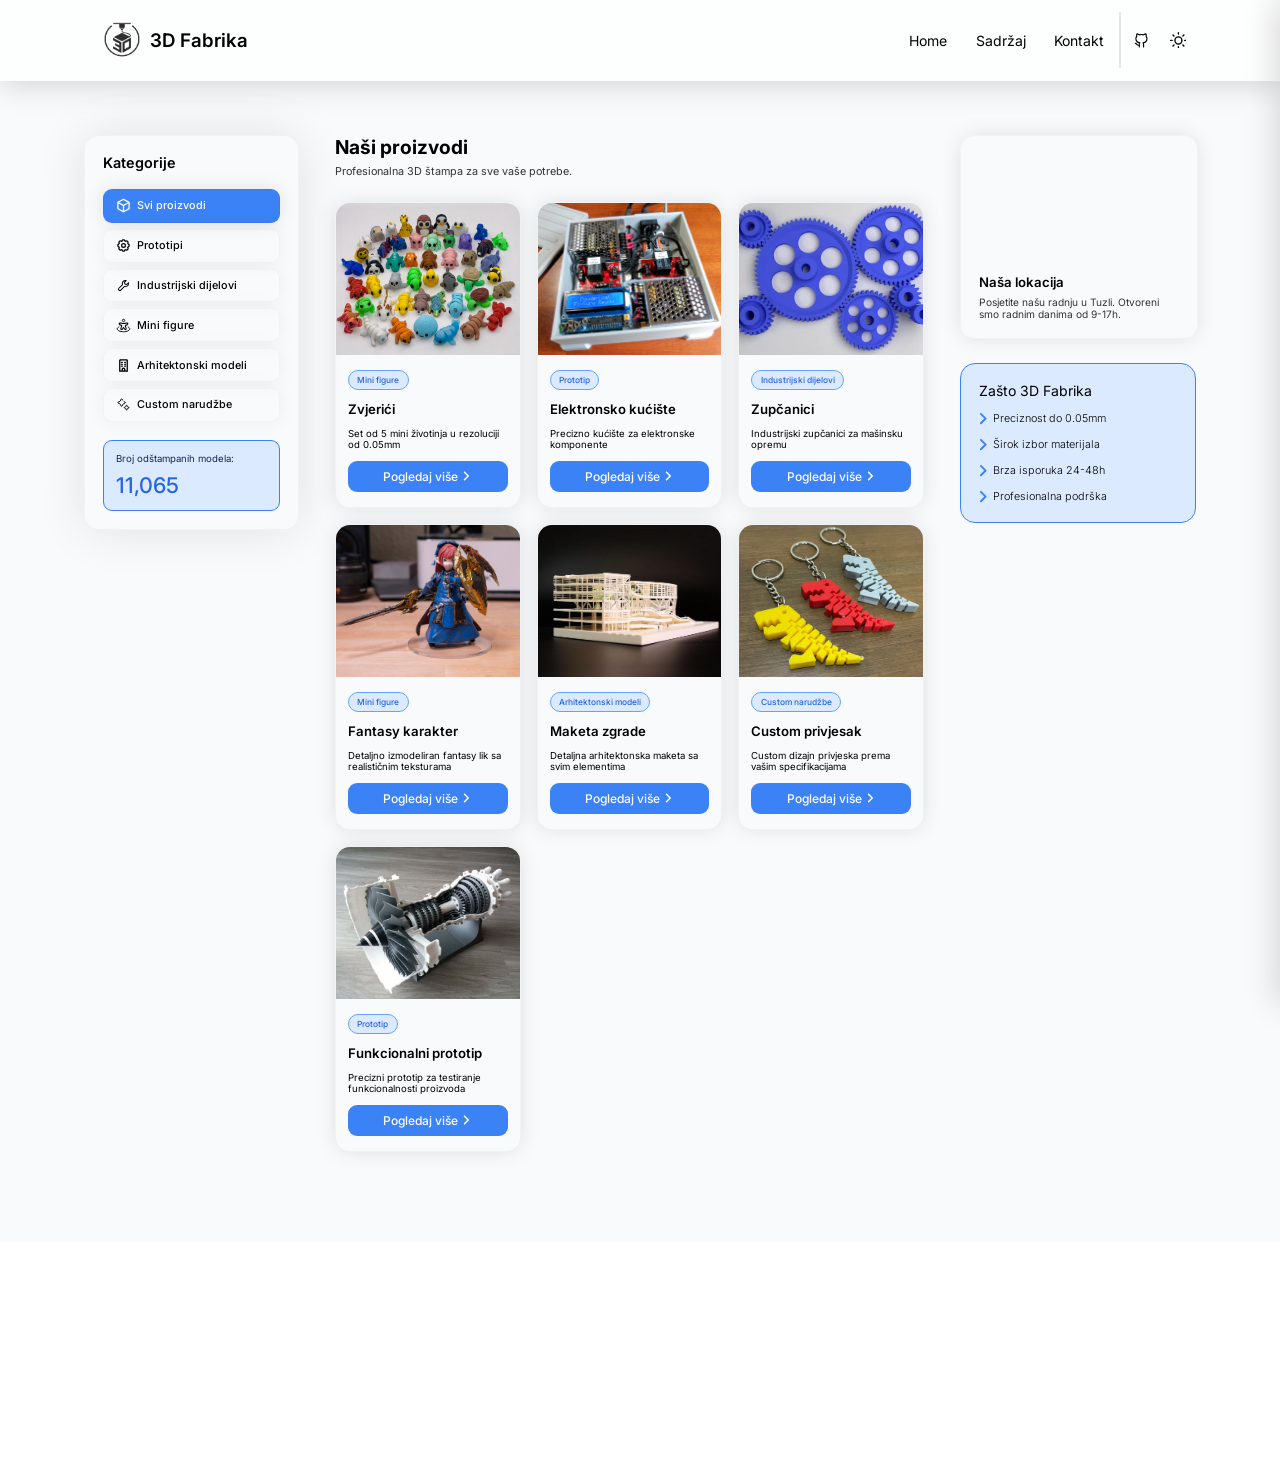
==== commit bfb8bebc: "Dodan PWA Dodan je PWA na citavu stranicu sto omogucava instaliranje stranice i koristenje u offline" ====
--- a/index.html
+++ b/index.html
@@ -8,6 +8,9 @@
     <link rel="shortcut icon" href="images/logo-small.ico" type="image/x-icon">
     <link rel="stylesheet" href="css/tptpstil.css">
     <script src="js/tptpskripte.js" defer></script>
+
+    <link rel="manifest" href="manifest.json">
+    <meta name="theme-color" content="#3B82F6">
 </head>
 <body>
     <div class="loader" id="loader">
--- a/css/tptpstil.css
+++ b/css/tptpstil.css
@@ -85,6 +85,10 @@
     display: flex;
     flex-direction: column;
     overflow-x: hidden;
+}
+
+html {
+    scroll-behavior: smooth;
 }
 
 /*------------ LOADER (medin) ----------------*/
@@ -1664,6 +1668,13 @@
     transform: scale(0) rotate(-180deg);
     transition: opacity 0.2s ease, transform 0.5s cubic-bezier(0.34, 1.56, 0.64, 1), scale 0.2s ease;
     /* bezier kriva daje pop out efekat - bezier je generisan od Claude */
+
+    -webkit-tap-highlight-color: transparent;
+}
+
+.back-to-top:active {
+    transform: scale(0.85) !important;
+    transition: transform 0.1s ease !important;
 }
 
 .back-to-top span {
@@ -2103,4 +2114,17 @@
         padding: 1.5em;
         font-size: 1.1em;
     }
+}
+
+/* ------------------- PREFERS COLOR ---------------------*/
+
+:root {
+    --prefers-color: "light";
+}
+
+@media (prefers-color-scheme: dark) {
+    :root {
+        --prefers-color: "dark";
+    }
+
 }
